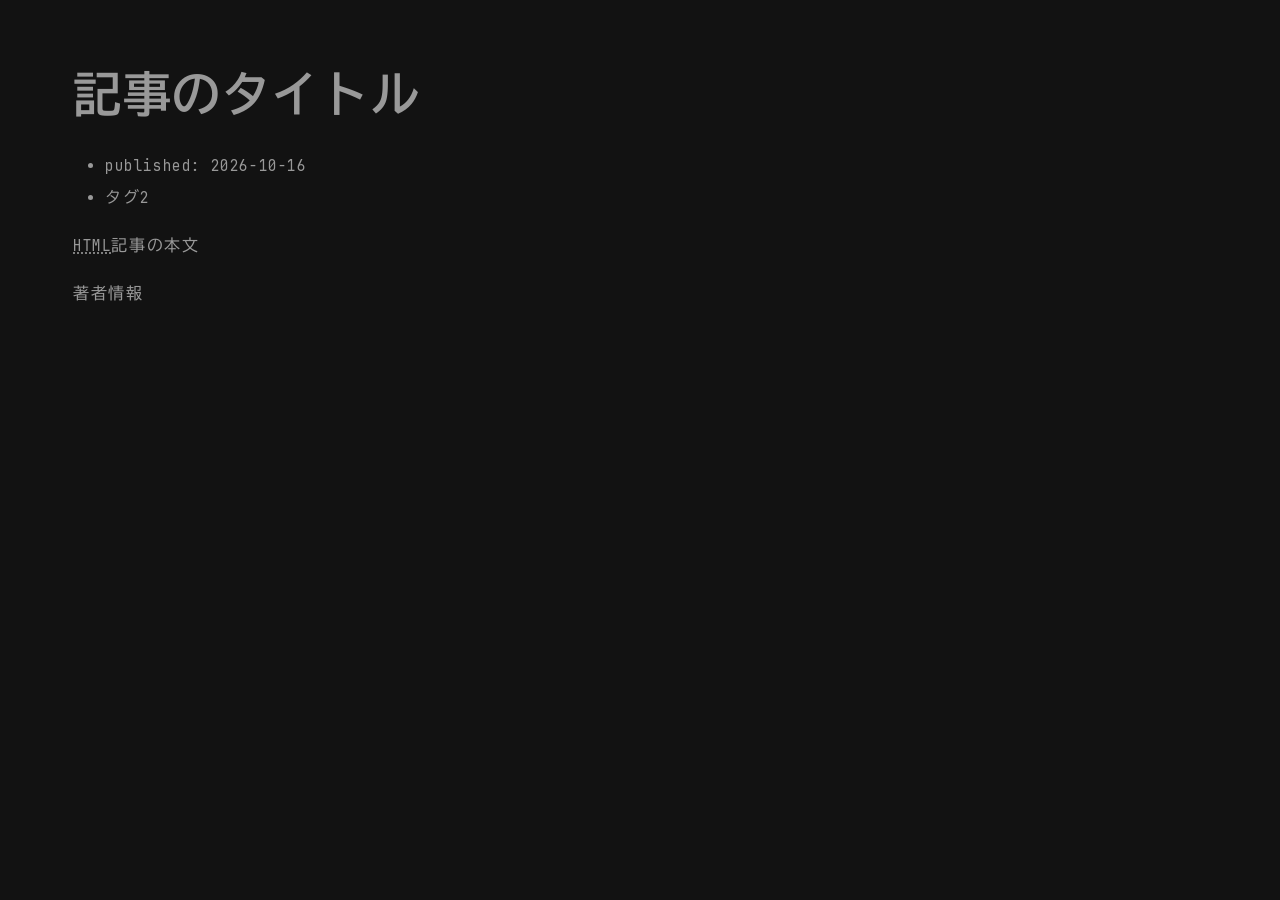
==== index.html @ 61822a2f "first commit" ====
<!DOCTYPE html>
<html lang="en">

<head>
    <meta charset="UTF-8" />
    <meta name="viewport" content="width=device-width, initial-scale=1.0" />
    <title>Liner CSS</title>
    <link rel="stylesheet" href="style.css" />
</head>

<body>
    <main>
        <article>
            <header>
                <h1>記事のタイトル</h1>
                <ul>
                    <li>published: <time datetime="2026-10-16">2026-10-16</time></li>
                    <li>タグ2</li>
                </ul>
            </header>

            <p><abbr title="HyperText Markup Language">HTML</abbr>記事の本文</p>

            <footer>著者情報</footer>
        </article>
    </main>
</body>

</html>
---- style.css ----
@font-face {
    font-family: "UDEV Gothic HSLG";
    src: url("/static/fonts/UDEVGothicHSLG-Regular.woff2") format("woff2");
    font-weight: 400;
    font-style: normal;
    font-display: swap;
    size-adjust: 100%;
}

@font-face {
    font-family: "UDEV Gothic HSLG";
    src: url("/static/fonts/UDEVGothicHSLG-Bold.woff2") format("woff2");
    font-weight: 700;
    font-style: normal;
    font-display: swap;
    size-adjust: 100%;
}

@view-transition {
    navigation: auto;
}

:root {
    --font-family: "UDEV Gothic HSLG", monospace;
    --font-size: 0.92rem;
    --font-size-small: 0.8rem;
    --transition-duration: 200ms;
    --transition-function: cubic-bezier(0.85, 0.2, 0, 0.9);
    --radius-r: 0mm;
    --frame-inset: 1mm;
    --frame-padding: 5mm;
    --content-width: 300mm;
    --content-width-wide: 200mm;
    --border-width: 1px;

    color-scheme: dark;
    --cover-opacity: 0.8;
    --lightness-step: 0.10;

    --base-red: #c98584;
    --base-orange: #be8e6e;
    --base-yellow: #a89a63;
    --base-green: #7fa586;
    --base-cyan: #6ca5af;
    --base-blue: #8c99bc;
    --base-purple: #a68fb8;
    --base-pink: #ba89a0;

    --color-bg-0: #121212;
    --color-bg-1: #1a1a1a;
    --color-bg-2: #282828;

    --color-text-0: #999999;
    --color-text-1: #cccccc;
    --color-text-2: #ffffff;

    --color-red-0: oklch(from var(--base-red) calc(l - var(--lightness-step)) c h);
    --color-red-1: var(--base-red);
    --color-red-2: oklch(from var(--base-red) calc(l + var(--lightness-step)) c h);

    --color-orange-0: oklch(from var(--base-orange) calc(l - var(--lightness-step)) c h);
    --color-orange-1: var(--base-orange);
    --color-orange-2: oklch(from var(--base-orange) calc(l + var(--lightness-step)) c h);

    --color-yellow-0: oklch(from var(--base-yellow) calc(l - var(--lightness-step)) c h);
    --color-yellow-1: var(--base-yellow);
    --color-yellow-2: oklch(from var(--base-yellow) calc(l + var(--lightness-step)) c h);

    --color-green-0: oklch(from var(--base-green) calc(l - var(--lightness-step)) c h);
    --color-green-1: var(--base-green);
    --color-green-2: oklch(from var(--base-green) calc(l + var(--lightness-step)) c h);

    --color-cyan-0: oklch(from var(--base-cyan) calc(l - var(--lightness-step)) c h);
    --color-cyan-1: var(--base-cyan);
    --color-cyan-2: oklch(from var(--base-cyan) calc(l + var(--lightness-step)) c h);

    --color-blue-0: oklch(from var(--base-blue) calc(l - var(--lightness-step)) c h);
    --color-blue-1: var(--base-blue);
    --color-blue-2: oklch(from var(--base-blue) calc(l + var(--lightness-step)) c h);

    --color-purple-0: oklch(from var(--base-purple) calc(l - var(--lightness-step)) c h);
    --color-purple-1: var(--base-purple);
    --color-purple-2: oklch(from var(--base-purple) calc(l + var(--lightness-step)) c h);

    --color-pink-0: oklch(from var(--base-pink) calc(l - var(--lightness-step)) c h);
    --color-pink-1: var(--base-pink);
    --color-pink-2: oklch(from var(--base-pink) calc(l + var(--lightness-step)) c h);

    --color-accent-0: var(--color-blue-0);
    --color-accent-1: var(--color-blue-1);
    --color-accent-2: var(--color-blue-2);
}

* {
    font-family: var(--font-family);
    font-variant-ligatures: common-ligatures contextual;
    font-feature-settings: "liga" 1, "calt" 1;
    box-sizing: border-box;
    position: relative;
    overflow-wrap: break-word;
    word-break: break-word;
    text-indent: 0;

    ::selection {
        background-color: var(--color-accent-0);
        color: var(--color-text-2);
    }

    ::-moz-selection {
        background-color: var(--color-bg-1);
        color: var(--color-text-1);
    }

    ::-webkit-scrollbar {
        background-color: var(--color-bg-0);
        width: 10px;
        height: 10px;
    }

    ::-webkit-scrollbar-thumb {
        background-color: var(--color-bg-2);
        border-radius: 5px;
    }

    ::-webkit-scrollbar-thumb:hover {
        background-color: var(--color-bg-1);
    }

    transition: background-color var(--transition-duration) var(--transition-timing),
    color var(--transition-duration) var(--transition-timing),
    border-color var(--transition-duration) var(--transition-timing),
    box-shadow var(--transition-duration) var(--transition-timing),
    fill var(--transition-duration) var(--transition-timing),
    stroke var(--transition-duration) var(--transition-timing),
    outline-color var(--transition-duration) var(--transition-timing),
    text-shadow var(--transition-duration) var(--transition-timing),
    opacity var(--transition-duration) var(--transition-timing);
}

html {
    margin: 0;
    padding: 0;
    width: 100%;
    background-color: var(--color-bg-0);
    color: var(--color-text-0);
}

body {
    margin: 0;
    padding: 0;
    width: 100%;
    padding: var(--frame-padding);
}

main {
    display: flex;
    flex-direction: column;
    max-width: var(--content-width);
    margin: 0 auto;
}

article {
    padding: var(--frame-padding) 0;
    letter-spacing: 0.1em;
    line-height: 2.0em;
    
    ul {
        list-style-type: disc;
        padding-left: 2em;
        margin-top: 1em;
        margin-bottom: 1em;
        list-style-position: outside;
    }

    ol {
        list-style-type: decimal;
        padding-left: 2em;
        margin-top: 1em;
        margin-bottom: 1em;
        list-style-position: outside;
    }

    >header {
        >h1 {
            font-size: 3rem;
        }

        >time {
            font-size: var(--font-size-small);
        }
    }

}
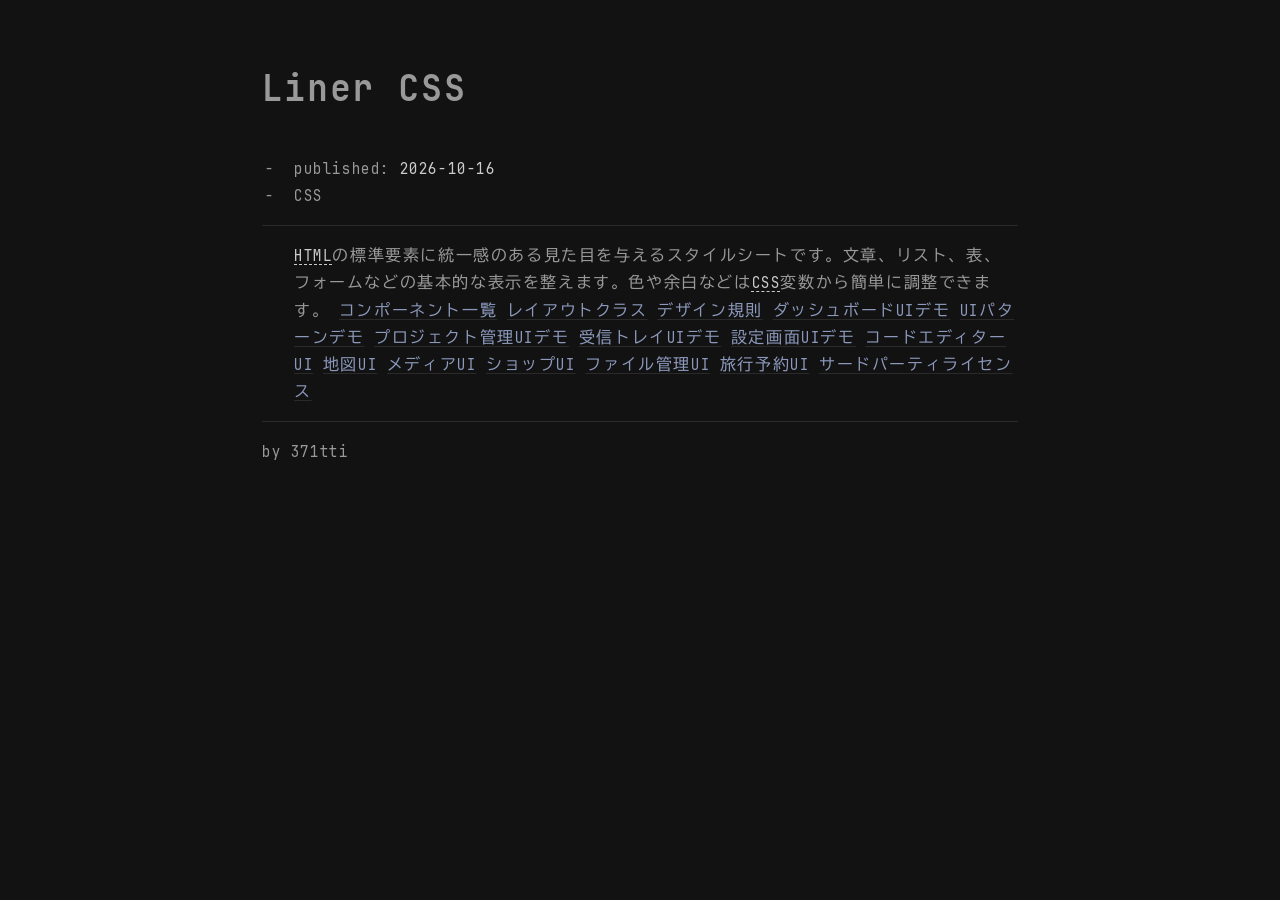
==== commit a3f4970e: "Refactor code structure for improved readability and maintainability" ====
--- a/index.html
+++ b/index.html
@@ -12,18 +12,34 @@
     <main>
         <article>
             <header>
-                <h1>記事のタイトル</h1>
+                <h1>Liner CSS</h1>
                 <ul>
                     <li>published: <time datetime="2026-10-16">2026-10-16</time></li>
-                    <li>タグ2</li>
+                    <li>CSS</li>
                 </ul>
             </header>
 
-            <p><abbr title="HyperText Markup Language">HTML</abbr>記事の本文</p>
+            <p><abbr title="HyperText Markup Language">HTML</abbr>の標準要素に統一感のある見た目を与えるスタイルシートです。文章、リスト、表、フォームなどの基本的な表示を整えます。色や余白などは<abbr title="Cascading Style Sheets">CSS</abbr>変数から簡単に調整できます。
+                <a href="/component.html">コンポーネント一覧</a>
+                <a href="/layout.html">レイアウトクラス</a>
+                <a href="/DESIGN_RULES.md">デザイン規則</a>
+                <a href="/ui-demo/dashboard.html">ダッシュボードUIデモ</a>
+                <a href="/ui-demo/components.html">UIパターンデモ</a>
+                <a href="/ui-demo/projects.html">プロジェクト管理UIデモ</a>
+                <a href="/ui-demo/inbox.html">受信トレイUIデモ</a>
+                <a href="/ui-demo/settings.html">設定画面UIデモ</a>
+                <a href="/ui-demo/editor.html">コードエディターUI</a>
+                <a href="/ui-demo/map.html">地図UI</a>
+                <a href="/ui-demo/media.html">メディアUI</a>
+                <a href="/ui-demo/shop.html">ショップUI</a>
+                <a href="/ui-demo/files.html">ファイル管理UI</a>
+                <a href="/ui-demo/travel.html">旅行予約UI</a>
+                <a href="/THIRD_PARTY_NOTICES.md">サードパーティライセンス</a>
+            </p>
 
-            <footer>著者情報</footer>
+            <footer>by 371tti</footer>
         </article>
     </main>
 </body>
 
-</html>+</html>
--- a/style.css
+++ b/style.css
@@ -22,19 +22,30 @@
 
 :root {
     --font-family: "UDEV Gothic HSLG", monospace;
-    --font-size: 0.92rem;
-    --font-size-small: 0.8rem;
+    --code-font-family: "UDEV Gothic HSLG", monospace;
+    --font-size: 1rem;
+    --font-size-small: 0.8em;
+    --font-ruby-size: 0.6em;
     --transition-duration: 200ms;
     --transition-function: cubic-bezier(0.85, 0.2, 0, 0.9);
-    --radius-r: 0mm;
-    --frame-inset: 1mm;
-    --frame-padding: 5mm;
-    --content-width: 300mm;
-    --content-width-wide: 200mm;
+    --radius-r: 0em;
+    --radius-r-small: 0.2em;
+    --frame-inset: 0.2em;
+    --frame-padding: 1em;
+    --content-width: 200mm;
+    --content-width-wide: 300mm;
+    --content-width-min-margin: 10mm;
+    --content-width-min-margin-mobile: 5mm;
     --border-width: 1px;
+    --indent-width: 2em;
+
+    --text-underline-offset: 0.2em;
+    --text-decoration-thickness: 1px;
 
     color-scheme: dark;
-    --cover-opacity: 0.8;
+    --color-border-opacity: 0.1;
+    --color-cover-opacity: 0.1;
+    --color-tint-opacity: 0.2;
     --lightness-step: 0.10;
 
     --base-red: #c98584;
@@ -89,6 +100,17 @@
     --color-accent-0: var(--color-blue-0);
     --color-accent-1: var(--color-blue-1);
     --color-accent-2: var(--color-blue-2);
+
+    --color-border: rgb(from var(--color-text-2) r g b / var(--color-border-opacity));
+    --color-cover: rgb(98 98 98 / var(--color-cover-opacity));
+
+    --box-shadow-0: 0px 2px 2px 0px var(--color-cover);
+}
+
+@media (max-width: 36em) {
+    :root {
+        --content-width-min-margin: var(--content-width-min-margin-mobile);
+    }
 }
 
 * {
@@ -100,9 +122,13 @@
     overflow-wrap: break-word;
     word-break: break-word;
     text-indent: 0;
+    text-underline-offset: var(--text-underline-offset);
+    text-decoration-thickness: var(--text-decoration-thickness);
+    letter-spacing: 0.1em;
+    line-height: 1.7em;
 
     ::selection {
-        background-color: var(--color-accent-0);
+        background-color: var(--color-cover);
         color: var(--color-text-2);
     }
 
@@ -112,29 +138,24 @@
     }
 
     ::-webkit-scrollbar {
-        background-color: var(--color-bg-0);
         width: 10px;
         height: 10px;
     }
 
     ::-webkit-scrollbar-thumb {
-        background-color: var(--color-bg-2);
+        background-color: var(--color-cover);
         border-radius: 5px;
     }
 
-    ::-webkit-scrollbar-thumb:hover {
-        background-color: var(--color-bg-1);
-    }
-
-    transition: background-color var(--transition-duration) var(--transition-timing),
-    color var(--transition-duration) var(--transition-timing),
-    border-color var(--transition-duration) var(--transition-timing),
-    box-shadow var(--transition-duration) var(--transition-timing),
-    fill var(--transition-duration) var(--transition-timing),
-    stroke var(--transition-duration) var(--transition-timing),
-    outline-color var(--transition-duration) var(--transition-timing),
-    text-shadow var(--transition-duration) var(--transition-timing),
-    opacity var(--transition-duration) var(--transition-timing);
+    transition: background-color var(--transition-duration) var(--transition-function),
+    color var(--transition-duration) var(--transition-function),
+    border-color var(--transition-duration) var(--transition-function),
+    box-shadow var(--transition-duration) var(--transition-function),
+    fill var(--transition-duration) var(--transition-function),
+    stroke var(--transition-duration) var(--transition-function),
+    outline-color var(--transition-duration) var(--transition-function),
+    text-shadow var(--transition-duration) var(--transition-function),
+    opacity var(--transition-duration) var(--transition-function);
 }
 
 html {
@@ -143,46 +164,1101 @@
     width: 100%;
     background-color: var(--color-bg-0);
     color: var(--color-text-0);
+    scrollbar-color: auto;
+    font-size: var(--font-size);
 }
 
 body {
     margin: 0;
     padding: 0;
     width: 100%;
-    padding: var(--frame-padding);
+}
+
+/* Page structure */
+:where(main, header, footer) {
+    width: min(calc(100% - var(--content-width-min-margin) * 2), var(--content-width));
+    margin-inline: auto;
 }
 
 main {
     display: flex;
     flex-direction: column;
-    max-width: var(--content-width);
-    margin: 0 auto;
+}
+
+header {
+    display: flex;
+    flex-direction: column;
+    border-bottom: var(--border-width) solid var(--color-border);
+    margin-block-end: var(--frame-padding);
+}
+
+hr {
+    margin-block: var(--frame-padding);
+    border: 0;
+    border-block-start: 1px solid var(--color-border);
+}
+
+footer {
+    display: flex;
+    flex-direction: column;
+    border-block-start: var(--border-width) solid var(--color-border);
+    margin-block-start: var(--frame-padding);
+    padding-block-start: var(--frame-padding);
+}
+
+/* Text Styles */
+
+h1,
+h2,
+h3,
+h4,
+h5,
+h6 {
+    margin: 0;
+    padding: 1em 0 0.5em 0;
+}
+
+p {
+    margin: 0;
+    padding: 0;
+    margin-left: var(--indent-width);
+}
+
+b,
+strong {
+    font-weight: bold;
+    color: var(--color-text-1);
+}
+
+em,
+i {
+    font-style: italic;
+    color: var(--color-text-1);
+}
+
+u {
+    text-decoration: underline;
+    text-underline-offset: var(--text-underline-offset);
+    text-decoration-thickness: var(--text-decoration-thickness);
+}
+
+s {
+    text-decoration: line-through;
+    text-decoration-thickness: var(--text-decoration-thickness);
+}
+
+small,
+sup,
+sub {
+    font-size: var(--font-size-small);
+    color: var(--color-text-0);
+}
+
+a {
+    text-decoration: underline;
+    text-underline-offset: var(--text-underline-offset);
+    text-decoration-thickness: var(--text-decoration-thickness);
+    text-decoration-color: var(--color-border);
+    color: var(--color-accent-1);
+}
+
+:where(a:not(.button):not(.tag):not(.link_anime):not(.heading-link)) {
+    position: relative;
+}
+
+:where(a:not(.button):not(.tag):not(.link_anime):not(.heading-link))::after {
+    content: "";
+    position: absolute;
+    inset-inline: 0;
+    inset-block-end: -2px;
+    height: 1px;
+    background-color: currentColor;
+    transform: scaleX(0);
+    transform-origin: right center;
+    transition:
+        transform var(--transition-duration) var(--transition-function),
+        height var(--transition-duration) var(--transition-function),
+        inset-block-end var(--transition-duration) var(--transition-function);
+    pointer-events: none;
+}
+
+:where(a:hover:not(.button):not(.tag):not(.link_anime):not(.heading-link),
+    a:focus-visible:not(.button):not(.tag):not(.link_anime):not(.heading-link))::after {
+    transform: scaleX(1);
+    transform-origin: left center;
+    height: 1.5px;
+    inset-block-end: -2.5px;
+    transition: transform var(--transition-duration) var(--transition-function);
+    animation: link-underline-settle 0ms var(--transition-duration) both;
+}
+
+@keyframes link-underline-settle {
+    from {
+        height: 1px;
+        inset-block-end: -2px;
+    }
+
+    to {
+        height: 1px;
+        inset-block-end: -2.1px;
+    }
+}
+
+@media (prefers-reduced-motion: reduce) {
+    :where(a:not(.button):not(.tag):not(.link_anime):not(.heading-link))::after {
+        transition: none;
+    }
+
+    :where(a:hover:not(.button):not(.tag):not(.link_anime):not(.heading-link),
+        a:focus-visible:not(.button):not(.tag):not(.link_anime):not(.heading-link))::after {
+        transition: none;
+        animation: none;
+    }
+}
+
+mark {
+    background-color: var(--color-cover);
+    color: var(--color-text-2);
+    padding: 1px 2px;
+    border-radius: 1px;
+}
+
+abbr {
+    text-decoration: underline dashed;
+    text-underline-offset: var(--text-underline-offset);
+    text-decoration-thickness: var(--text-decoration-thickness);
+    color: var(--color-text-1);
+    cursor: help;
+}
+
+dfn {
+    font-style: italic;
+    text-decoration: underline dashed;
+    text-underline-offset: var(--text-underline-offset);
+    text-decoration-thickness: var(--text-decoration-thickness);
+    color: var(--color-text-1);
+    cursor: help;
+}
+
+cite {
+    font-style: italic;
+    color: var(--color-accent-1);
+}
+
+code {
+    font-family: var(--code-font-family);
+    background-color: var(--color-cover);
+    color: var(--color-text-1);
+    padding: var(--frame-inset);
+    border-radius: var(--radius-r-small);
+}
+
+kbd {
+    font-family: var(--code-font-family);
+    color: var(--color-text-1);
+    padding: var(--frame-inset);
+    border-radius: var(--radius-r-small);
+    border: var(--color-border) solid var(--border-width);
+    box-shadow: var(--box-shadow-0);
+}
+
+samp {
+    font-family: var(--code-font-family);
+    color: var(--color-text-1);
+}
+
+var {
+    font-family: var(--code-font-family);
+    color: var(--color-text-1);
+}
+
+q {
+    font-style: italic;
+    quotes: "“" "”" "‘" "’";
+}
+
+ruby>rt {
+    font-size: var(--font-ruby-size);
+}
+
+address {
+    font-style: italic;
+    color: var(--color-text-1);
+}
+
+time {
+    color: var(--color-text-1);
+}
+
+/* text components */
+
+blockquote {
+    --blockquote-variant-icon: none;
+
+    position: relative;
+    margin: var(--frame-padding);
+    padding: calc(var(--frame-padding) * 1.5) calc(var(--frame-padding) * 2.5);
+
+    background: var(--color-bg-1);
+    color: var(--color-text-0);
+
+    &::before,
+    &::after {
+        position: absolute;
+        width: 1.8em;
+        height: 1.8em;
+        background-color: var(--color-text-0);
+    }
+
+    &::before {
+        content: "";
+        inset-block-start: calc(var(--frame-padding) * 0.5);
+        inset-inline-start: calc(var(--frame-padding) * 0.5);
+        mask: url("/static/icons/quote-open.svg") no-repeat center / contain;
+        -webkit-mask: url("/static/icons/quote-open.svg") no-repeat center / contain;
+    }
+
+    &::after {
+        content: "";
+        inset-block-end: calc(var(--frame-padding) * 0.5);
+        inset-inline-end: calc(var(--frame-padding) * 0.5);
+        mask: url("/static/icons/quote.svg") no-repeat center / contain;
+        -webkit-mask: url("/static/icons/quote.svg") no-repeat center / contain;
+    }
+
+    &.quote-note,
+    &.quote-tip,
+    &.quote-warning,
+    &.quote-important,
+    &.quote-caution {
+        padding: 5mm 10mm;
+
+        &::before {
+            width: 1.2em;
+            height: 1.2em;
+            inset-block-start: 6mm;
+            inset-inline-start: 3mm;
+            background-color: var(--color-text-0);
+            mask: var(--blockquote-variant-icon) no-repeat center / contain;
+            -webkit-mask: var(--blockquote-variant-icon) no-repeat center / contain;
+        }
+
+        &::after {
+            content: none;
+        }
+    }
+
+    &.quote-note {
+        --blockquote-variant-icon: url("/static/icons/info-circle.svg");
+        background-color: rgb(from var(--color-cyan-1) r g b / var(--color-tint-opacity));
+    }
+
+    &.quote-tip {
+        --blockquote-variant-icon: url("/static/icons/bulb.svg");
+        background-color: rgb(from var(--color-yellow-1) r g b / var(--color-tint-opacity));
+    }
+
+    &.quote-warning {
+        --blockquote-variant-icon: url("/static/icons/alert-triangle.svg");
+        background-color: rgb(from var(--color-red-1) r g b / var(--color-tint-opacity));
+    }
+
+    &.quote-important {
+        --blockquote-variant-icon: url("/static/icons/exclamation-mark.svg");
+        background-color: rgb(from var(--color-purple-1) r g b / var(--color-tint-opacity));
+    }
+
+    &.quote-caution {
+        --blockquote-variant-icon: url("/static/icons/circle-rectangle.svg");
+        background-color: rgb(from var(--color-red-1) r g b / var(--color-tint-opacity));
+    }
+}
+
+pre {
+    background-color: var(--color-bg-1);
+    padding: var(--frame-padding);
+    border-radius: var(--radius-r);
+    overflow: auto;
+    font-family: var(--code-font-family);
+}
+
+pre code {
+    background-color: transparent;
+}
+
+/* List Styles */
+
+ul,
+menu,
+ol {
+    list-style-type: "-  ";
+    padding-left: var(--indent-width);
+    margin: 1em 0;
+    list-style-position: outside;
+}
+
+ul {
+    list-style-type: "-  ";
+}
+
+ol {
+    list-style-type: decimal;
+}
+
+menu {
+    list-style-type: "> ";
+}
+
+li {
+
+    >ol,
+    >ul,
+    >menu {
+        margin-top: 0em;
+    }
+}
+
+dl {
+    margin: 1em 0;
+    padding-left: var(--indent-width);
+
+    dt {
+        font-weight: bold;
+        color: var(--color-text-1);
+
+        &::after {
+            content: ": ";
+        }
+    }
+
+    dd {
+        padding-left: var(--indent-width);
+        margin: 0 0 1em 0;
+    }
+}
+
+/* table styles */
+
+table {
+    border-collapse: collapse;
+    border: 1px solid var(--color-border);
+    text-align: left;
+    font-variant-numeric: tabular-nums;
+
+    th,
+    td {
+        padding: calc(var(--frame-padding) * 0.6);
+        border: 1px solid var(--color-border);
+    }
+
+    th {
+        font-weight: 600;
+        color: var(--color-text-2);
+    }
+
+    td {
+        color: var(--color-text-1);
+    }
+
+    thead,
+    tfoot {
+        background-color: var(--color-bg-1);
+    }
+
+    tr:hover {
+        background-color: var(--color-cover);
+    }
+
+    caption {
+        margin-bottom: var(--frame-padding);
+        color: var(--color-text-0);
+        text-align: left;
+    }
+}
+
+/* Form elements */
+
+fieldset {
+    display: flex;
+    flex-direction: column;
+    margin: var(--frame-padding) 0;
+    padding: var(--frame-padding);
+    gap: var(--frame-padding);
+    background: var(--color-bg-1);
+    border: solid var(--color-border);
+    border-width: 0 0 0 var(--border-width);
+
+    legend {
+        display: block;
+        float: left;
+
+        box-sizing: border-box;
+
+        margin: 0 0 var(--frame-padding);
+        padding: 0;
+
+        color: var(--color-text-1);
+        font-weight: 600;
+    }
+
+    /* 入力項目を含むグループ */
+    &:has(> p > label + :is(input, select, textarea, progress, meter)) {
+        display: grid;
+        grid-template-columns: max-content minmax(0, 1fr);
+        column-gap: var(--frame-padding);
+        row-gap: calc(var(--frame-padding) * 0.5);
+
+        >p {
+            grid-column: 1 / -1;
+        }
+
+        /* ラベルと入力要素が並ぶ行 */
+        >p:has(> label + :is(input, select, textarea, progress, meter)) {
+            display: grid;
+            grid-template-columns: subgrid;
+            align-items: center;
+            position: relative;
+
+            >label {
+                grid-column: 1;
+            }
+
+            > :is(input, select, textarea, progress, meter) {
+                grid-column: 2;
+                min-width: 0;
+                max-width: 100%;
+                box-sizing: border-box;
+            }
+
+            > select:not([multiple]) {
+                appearance: none;
+            }
+
+            &:has(> label + select:not([multiple]))::after {
+                content: "";
+                position: absolute;
+                inset-inline-end: 0.8rem;
+                inset-block-start: 50%;
+                transform: translateY(-50%);
+                z-index: 1;
+                width: 0.85rem;
+                height: 0.85rem;
+                background-color: var(--color-text-1);
+                mask: url("/static/icons/chevron-down.svg") no-repeat center / contain;
+                -webkit-mask: url("/static/icons/chevron-down.svg") no-repeat center / contain;
+                pointer-events: none;
+            }
+        }
+
+        >p:has(> label + select[multiple]) {
+            align-items: start;
+
+            >label {
+                padding-block-start: calc(var(--frame-padding) * 0.4);
+            }
+        }
+    }
+}
+
+/* Button and card elements */
+box,
+card,
+button,
+input[type="button"],
+input[type="submit"],
+input[type="reset"] {
+    background-color: var(--color-cover);
+    border: var(--color-border) solid var(--border-width);
+    padding: var(--frame-padding);
+}
+
+:is(button, input[type="button"], input[type="submit"], input[type="reset"]) {
+    cursor: pointer;
+}
+
+:is(button, input[type="button"], input[type="submit"], input[type="reset"]):is(:hover, :focus-visible):not(:disabled):not([aria-disabled="true"]) {
+    border-color: var(--color-text-0);
+}
+
+/* input styles */
+
+input,
+select,
+textarea,
+button {
+    font: inherit;
+    color: var(--color-text-1);
+}
+
+button:disabled {
+    opacity: 0.45;
+    cursor: not-allowed;
+}
+
+
+
+input:not([type="checkbox"], [type="radio"], [type="range"],
+    [type="color"], [type="file"], [type="button"],
+    [type="submit"], [type="reset"], [type="hidden"]),
+select,
+textarea {
+    background: var(--color-cover);
+    border-width: 0 0 var(--border-width) 0;
+    border-color: var(--color-border);
+    border-style: solid;
+    padding: calc(var(--frame-padding) * 0.4) calc(var(--frame-padding) * 0.6);
+
+    outline: none;
+
+    &::placeholder {
+        color: var(--color-text-0);
+        opacity: 1;
+    }
+
+    &:hover:not(:disabled),
+    &:focus-visible {
+        border-color: var(--color-text-0);
+    }
+
+    &:disabled {
+        opacity: 0.45;
+        cursor: not-allowed;
+    }
+
+    &:read-only:not(select) {
+        background: var(--color-bg-1);
+    }
+
+    &:user-invalid {
+        border-color: var(--color-red-1);
+    }
+}
+
+textarea {
+    resize: vertical;
+}
+
+select,
+input[type="checkbox"],
+input[type="radio"],
+input[type="range"],
+input[type="color"],
+input[type="file"],
+input[type="date"],
+input[type="datetime-local"],
+input[type="time"],
+input[type="month"],
+input[type="week"] {
+    border: var(--border-width) solid var(--color-border);
+}
+
+select:not([multiple]) {
+    padding-inline-end: calc(var(--frame-padding) * 2.4);
+    cursor: pointer;
+}
+
+select[multiple] {
+    display: block;
+    width: 100%;
+    height: auto;
+    max-height: 16em;
+    overflow: auto;
+    padding: calc(var(--frame-padding) * 0.5);
+    appearance: none;
+    background: var(--color-cover);
+    border-radius: 0;
+    color: var(--color-text-1);
+}
+
+option,
+optgroup {
+    color: var(--color-text-1);
+}
+
+option {
+    padding: calc(var(--frame-padding) * 0.6) calc(var(--frame-padding) * 0.6);
+}
+
+option:hover:not(:checked):not(:disabled) {
+    background: var(--color-bg-2);
+    color: var(--color-text-2);
+}
+
+option:checked {
+    background: var(--color-accent-1);
+    color: var(--color-bg-0);
+}
+
+option:disabled {
+    color: var(--color-text-0);
+}
+
+optgroup {
+    padding-block: calc(var(--frame-padding) * 0.65);
+    background: var(--color-bg-2);
+}
+
+optgroup > option {
+    background: var(--color-bg-2);
+    color: var(--color-text-1);
+}
+
+input[type="checkbox"],
+input[type="radio"] {
+    accent-color: var(--color-accent-1);
+    width: 1em;
+    height: 1em;
+    vertical-align: middle;
+    cursor: pointer;
+
+    &:disabled {
+        opacity: 0.45;
+        cursor: not-allowed;
+    }
+}
+
+input[type="range"] {
+    appearance: none;
+    display: block;
+    width: 100%;
+    min-width: 0;
+    height: 1.5rem;
+    margin: 0;
+    padding: 0;
+    border: 0;
+    background: transparent;
+    cursor: pointer;
+    vertical-align: middle;
+    accent-color: var(--color-accent-1);
+
+    &::-webkit-slider-runnable-track {
+        height: 0.2rem;
+        border: var(--border-width) solid var(--color-border);
+        background: linear-gradient(to right,
+                var(--color-accent-1) 0%,
+                var(--color-accent-1) var(--range-progress, 50%),
+                var(--color-bg-2) var(--range-progress, 50%),
+                var(--color-bg-2) 100%);
+    }
+
+    &::-moz-range-track {
+        height: 0.2rem;
+        border: var(--border-width) solid var(--color-border);
+        background: var(--color-bg-2);
+    }
+
+    &::-moz-range-progress {
+        height: 0.2rem;
+        background: var(--color-accent-1);
+    }
+
+    &::-webkit-slider-thumb {
+        appearance: none;
+        width: 0.9rem;
+        height: 0.9rem;
+        margin-top: -0.35rem;
+        border: 2px solid var(--color-bg-0);
+        border-radius: 50%;
+        background: var(--color-accent-1);
+        box-shadow: 0 0 0 1px var(--color-border);
+        transition: background-color var(--transition-duration) var(--transition-function),
+            box-shadow var(--transition-duration) var(--transition-function),
+            transform var(--transition-duration) var(--transition-function);
+    }
+
+    &::-moz-range-thumb {
+        width: 0.9rem;
+        height: 0.9rem;
+        border: 2px solid var(--color-bg-0);
+        border-radius: 50%;
+        background: var(--color-accent-1);
+        box-shadow: 0 0 0 1px var(--color-border);
+        transition: background-color var(--transition-duration) var(--transition-function),
+            box-shadow var(--transition-duration) var(--transition-function),
+            transform var(--transition-duration) var(--transition-function);
+    }
+
+    &:hover:not(:disabled) {
+        &::-webkit-slider-thumb {
+            background: var(--color-accent-2);
+        }
+
+        &::-moz-range-thumb {
+            background: var(--color-accent-2);
+        }
+    }
+
+    &:focus-visible {
+        outline: none;
+
+        &::-webkit-slider-thumb {
+            box-shadow: 0 0 0 2px var(--color-bg-0), 0 0 0 4px var(--color-accent-1);
+        }
+
+        &::-moz-range-thumb {
+            box-shadow: 0 0 0 2px var(--color-bg-0), 0 0 0 4px var(--color-accent-1);
+        }
+    }
+
+    &:active:not(:disabled) {
+        &::-webkit-slider-thumb {
+            transform: scale(1.12);
+        }
+
+        &::-moz-range-thumb {
+            transform: scale(1.12);
+        }
+    }
+
+    &:disabled {
+        opacity: 0.45;
+        cursor: not-allowed;
+    }
+}
+
+@media (prefers-reduced-motion: reduce) {
+    input[type="range"] {
+        &::-webkit-slider-thumb {
+            transition: none;
+        }
+
+        &::-moz-range-thumb {
+            transition: none;
+        }
+    }
+}
+
+input[type="color"] {
+    width: 5em;
+    height: 3em;
+    padding: var(--frame-inset);
+    background: var(--color-bg-2);
+    border: var(--border-width) solid var(--color-border);
+    cursor: pointer;
+
+    &:hover:not(:disabled),
+    &:focus-visible {
+        border-color: var(--color-text-0);
+    }
+
+    &:disabled {
+        opacity: 0.45;
+        cursor: not-allowed;
+    }
+}
+
+input[type="file"] {
+    max-width: 100%;
+    color: var(--color-text-0);
+
+    &::file-selector-button {
+        font: inherit;
+        color: var(--color-text-1);
+        background: var(--color-bg-2);
+        border: var(--border-width) solid var(--color-border);
+        padding: 0.4em 0.8em;
+        margin-inline-end: 1em;
+        cursor: pointer;
+    }
+
+    &:not(:disabled)::file-selector-button:hover {
+        border-color: var(--color-text-0);
+    }
+
+    &:disabled {
+        opacity: 0.45;
+        cursor: not-allowed;
+    }
+}
+
+button,
+input[type="button"],
+input[type="submit"],
+input[type="reset"] {
+    padding: 0.4em 0.8em;
+}
+
+/* progress and meter styles */
+
+progress,
+meter {
+    appearance: none;
+    -webkit-appearance: none;
+
+    width: 100%;
+    height: 0.2em;
+
+    border: none;
+    background: var(--color-cover);
+    overflow: hidden;
+    vertical-align: middle;
+}
+
+progress {
+    &::-webkit-progress-bar {
+        background: var(--color-cover);
+        border-radius: inherit;
+    }
+
+    &::-webkit-progress-value {
+        background: var(--color-accent-1);
+        border-radius: inherit;
+    }
+
+    &::-moz-progress-bar {
+        background: var(--color-accent-1);
+        border-radius: inherit;
+    }
+}
+
+meter {
+    &::-webkit-meter-bar {
+        background: var(--color-cover);
+        height: 0.2em;
+        border: none;
+        border-radius: inherit;
+        box-shadow: none;
+    }
+
+    &::-webkit-meter-optimum-value {
+        background: var(--color-accent-1);
+        border-radius: inherit;
+    }
+
+    &::-webkit-meter-suboptimum-value {
+        background: var(--color-yellow-1);
+        border-radius: inherit;
+    }
+
+    &::-webkit-meter-even-less-good-value {
+        background: var(--color-red-1);
+        border-radius: inherit;
+    }
+
+    &::-moz-meter-bar {
+        background: var(--color-accent-1);
+        border-radius: inherit;
+    }
+
+    &:-moz-meter-sub-optimum::-moz-meter-bar {
+        background: var(--color-yellow-1);
+    }
+
+    &:-moz-meter-sub-sub-optimum::-moz-meter-bar {
+        background: var(--color-red-1);
+    }
+}
+
+/* details and summary styles */
+details {
+    --details-summary-icon: url("/static/icons/chevron-right.svg");
+
+    margin: var(--frame-padding) 0;
+    padding: calc(var(--frame-padding) * 0.5) var(--frame-padding) calc(var(--frame-padding) * 0.5) 0;
+
+    background: var(--color-bg-1);
+    border-left: var(--border-width) solid var(--color-border);
+
+    &[open] {
+        border-color: var(--color-accent-1);
+        --details-summary-icon: url("/static/icons/chevron-down.svg");
+    }
+
+    >summary {
+        position: relative;
+        color: var(--color-text-1);
+        cursor: pointer;
+        list-style: none;
+        margin-left: var(--indent-width);
+
+        &::-webkit-details-marker {
+            display: none;
+        }
+
+        &::before {
+            content: "";
+            position: absolute;
+            inset-inline-start: -1.5em;
+            inset-block-start: 50%;
+            transform: translateY(-50%);
+            width: 1em;
+            height: 1em;
+            background-color: var(--color-text-0);
+            mask: var(--details-summary-icon) no-repeat center / contain;
+            -webkit-mask: var(--details-summary-icon) no-repeat center / contain;
+        }
+
+        &:hover {
+            color: var(--color-text-2);
+        }
+
+        &:focus-visible {
+            outline: var(--border-width) solid var(--color-accent-1);
+            outline-offset: var(--frame-inset);
+        }
+    }
+
+    > :not(summary) {
+        margin-top: calc(var(--frame-padding) * 0.5);
+    }
+}
+
+/* dialog styles */
+
+dialog {
+    max-width: min(90vw, 40em);
+    max-height: 90vh;
+    overflow: auto;
+
+    padding: var(--frame-padding);
+    background: var(--color-bg-1);
+    color: var(--color-text-1);
+    border: var(--border-width) solid var(--color-border);
+    box-shadow: var(--box-shadow-0);
+
+    &::backdrop {
+        background: rgb(0 0 0 / 0.65);
+    }
+}
+
+/* Search element */
+search {
+    display: block;
+    margin: var(--frame-padding) 0;
+
+    >form {
+        display: flex;
+        align-items: center;
+        flex-wrap: wrap;
+        gap: calc(var(--frame-padding) * 0.5);
+    }
+
+    input[type="search"] {
+        flex: 1 1 12em;
+        width: 0;
+    }
+
+    button {
+        flex: 0 0 auto;
+    }
+}
+
+/* Navigation element */
+nav {
+    a {
+        padding: 0.2em 0;
+
+        text-decoration: none;
+
+        &::after {
+            content: none;
+        }
+
+        &:hover {
+            color: var(--color-text-2);
+        }
+
+        &:focus-visible {
+            color: var(--color-accent-2);
+            outline: var(--border-width) solid var(--color-accent-1);
+            outline-offset: var(--frame-inset);
+        }
+
+        &[aria-current="page"],
+        &[aria-current="location"] {
+            color: var(--color-accent-1);
+            border-bottom-color: var(--color-accent-1);
+        }
+    }
+}
+
+
+
+/* media styles */
+
+img,
+video,
+canvas,
+svg {
+    max-width: 100%;
+    height: auto;
+}
+
+img,
+video,
+canvas {
+    vertical-align: middle;
+}
+
+figure {
+    width: fit-content;
+    max-width: 100%;
+    margin: var(--frame-padding) 0;
+    padding: var(--frame-padding) 0;
+
+    border-block: var(--border-width) solid var(--color-border);
+
+    img,
+    video,
+    canvas,
+    svg {
+        display: block;
+    }
+
+    figcaption {
+        margin-top: calc(var(--frame-padding) * 0.5);
+        color: var(--color-text-0);
+        font-size: var(--font-size-small);
+        text-align: center;
+    }
+}
+
+picture {
+    display: inline-block;
+    max-width: 100%;
+
+    >img {
+        display: block;
+    }
+}
+
+audio {
+    display: block;
+    max-width: 100%;
+    margin: var(--frame-padding) 0;
+}
+
+video {
+    display: block;
+    max-width: 100%;
+    margin: var(--frame-padding) 0;
+    background: var(--color-bg-1);
+}
+
+canvas {
+    background: var(--color-bg-1);
+}
+
+iframe {
+    display: block;
+    max-width: 100%;
+    margin: var(--frame-padding) 0;
+
+    background: var(--color-bg-1);
+    border: var(--border-width) solid var(--color-border);
 }
 
 article {
     padding: var(--frame-padding) 0;
     letter-spacing: 0.1em;
     line-height: 2.0em;
-    
-    ul {
-        list-style-type: disc;
-        padding-left: 2em;
-        margin-top: 1em;
-        margin-bottom: 1em;
-        list-style-position: outside;
-    }
-
-    ol {
-        list-style-type: decimal;
-        padding-left: 2em;
-        margin-top: 1em;
-        margin-bottom: 1em;
-        list-style-position: outside;
-    }
 
     >header {
+        border-bottom: var(--border-width) solid var(--color-border);
+        width: 100%;
+
         >h1 {
-            font-size: 3rem;
+            font-size: 2.4em;
         }
 
         >time {
@@ -190,4 +1266,13 @@
         }
     }
 
-}+    >footer {
+        display: flex;
+        flex-direction: column;
+        width: 100%;
+        margin: 0 auto;
+        border-top: var(--border-width) solid var(--color-border);
+        margin-top: var(--frame-padding);
+        padding-top: var(--frame-padding);
+    }
+}
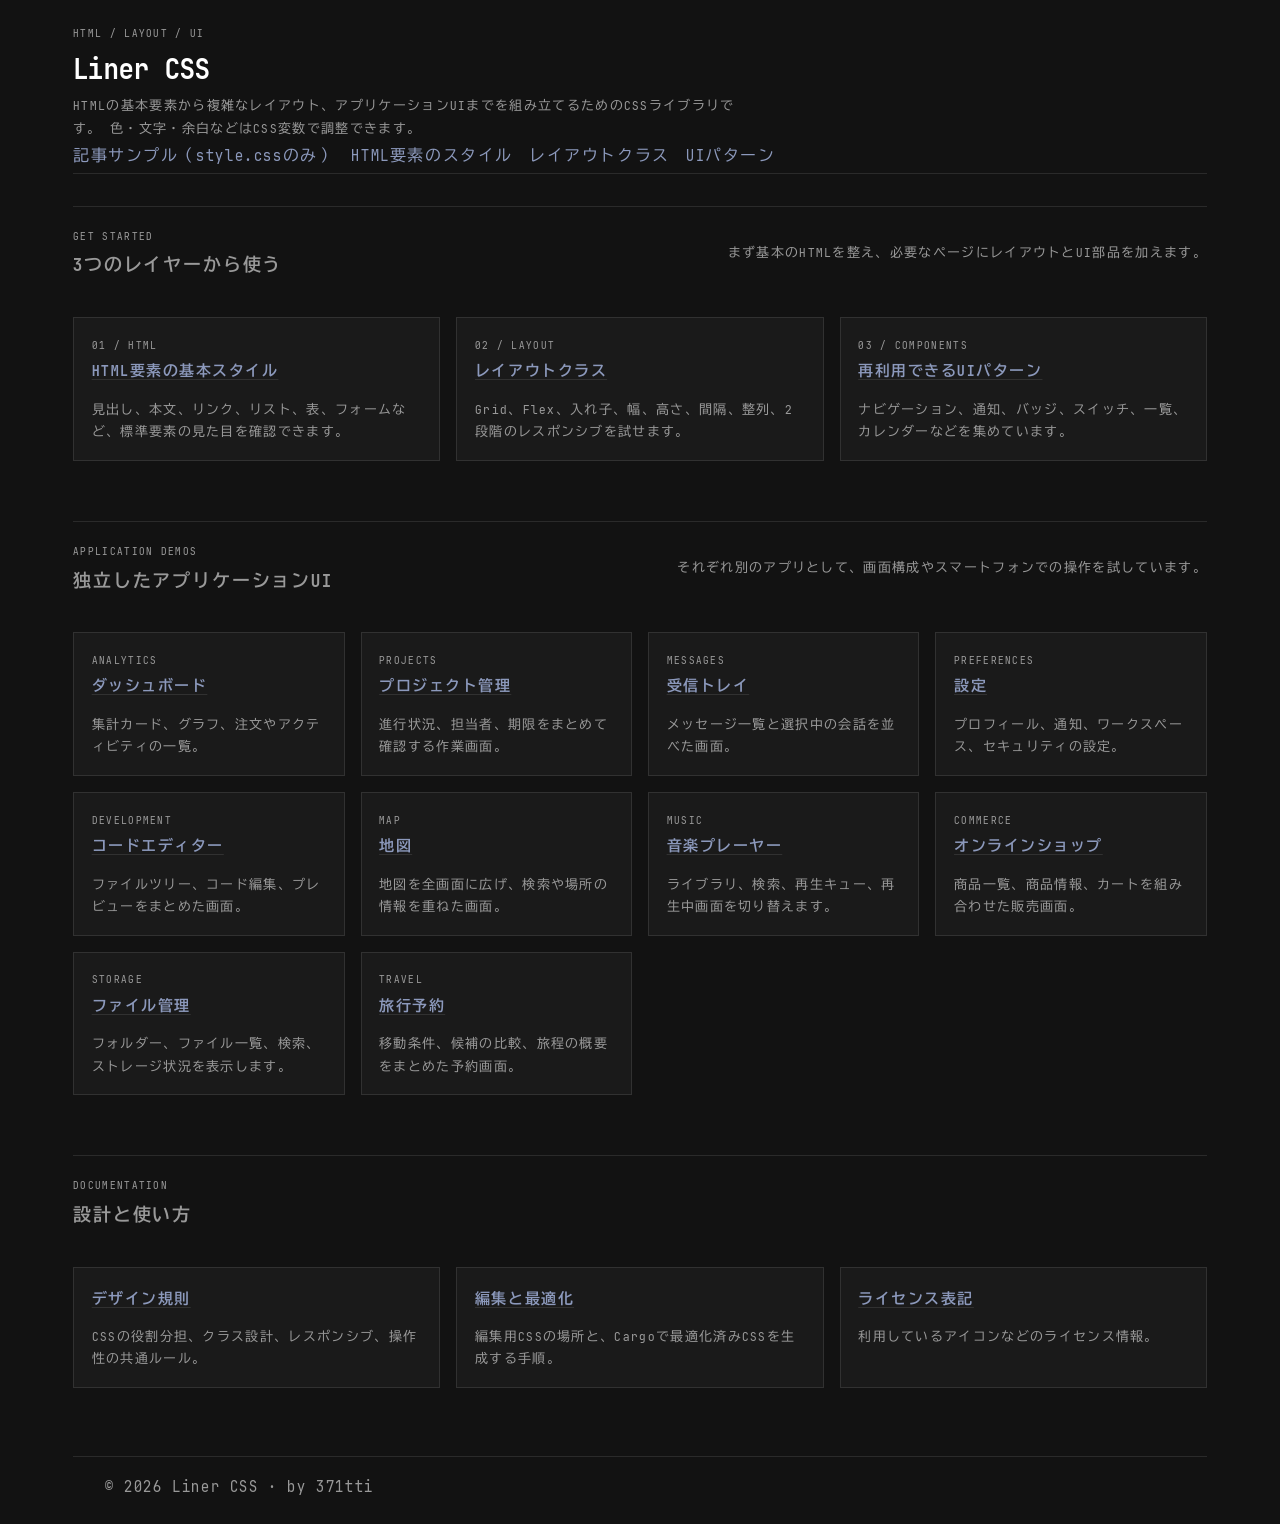
==== commit c9d84996: "Refactor code structure for improved readability and maintainability" ====
--- a/index.html
+++ b/index.html
@@ -1,45 +1,165 @@
 <!DOCTYPE html>
-<html lang="en">
+<html lang="ja">
 
 <head>
     <meta charset="UTF-8" />
     <meta name="viewport" content="width=device-width, initial-scale=1.0" />
-    <title>Liner CSS</title>
-    <link rel="stylesheet" href="style.css" />
+    <meta name="description" content="HTMLの基本スタイル、レスポンシブなレイアウト、再利用できるUI部品をまとめたCSSライブラリです。" />
+    <meta name="color-scheme" content="dark" />
+    <meta name="theme-color" content="#121212" />
+    <title>Liner CSS — HTML・レイアウト・UI</title>
+    <link rel="stylesheet" href="css/optimized/style.css" />
+    <link rel="stylesheet" href="css/optimized/layout.css" />
+    <link rel="stylesheet" href="css/optimized/ui.css" />
 </head>
 
 <body>
-    <main>
-        <article>
-            <header>
-                <h1>Liner CSS</h1>
-                <ul>
-                    <li>published: <time datetime="2026-10-16">2026-10-16</time></li>
-                    <li>CSS</li>
-                </ul>
-            </header>
+    <main class="layout-container-wide layout-stack">
+        <header class="w-100">
+            <p class="ui-eyebrow">HTML / LAYOUT / UI</p>
+            <h1 class="ui-display-title">Liner CSS</h1>
+            <p class="ui-description">
+                HTMLの基本要素から複雑なレイアウト、アプリケーションUIまでを組み立てるためのCSSライブラリです。
+                色・文字・余白などはCSS変数で調整できます。
+            </p>
+            <nav class="layout-cluster m-0" aria-label="主なページ">
+                <a href="article.html">記事サンプル（style.cssのみ）</a>
+                <a href="component.html">HTML要素のスタイル</a>
+                <a href="layout.html">レイアウトクラス</a>
+                <a href="ui-demo/components.html">UIパターン</a>
+            </nav>
+        </header>
 
-            <p><abbr title="HyperText Markup Language">HTML</abbr>の標準要素に統一感のある見た目を与えるスタイルシートです。文章、リスト、表、フォームなどの基本的な表示を整えます。色や余白などは<abbr title="Cascading Style Sheets">CSS</abbr>変数から簡単に調整できます。
-                <a href="/component.html">コンポーネント一覧</a>
-                <a href="/layout.html">レイアウトクラス</a>
-                <a href="/DESIGN_RULES.md">デザイン規則</a>
-                <a href="/ui-demo/dashboard.html">ダッシュボードUIデモ</a>
-                <a href="/ui-demo/components.html">UIパターンデモ</a>
-                <a href="/ui-demo/projects.html">プロジェクト管理UIデモ</a>
-                <a href="/ui-demo/inbox.html">受信トレイUIデモ</a>
-                <a href="/ui-demo/settings.html">設定画面UIデモ</a>
-                <a href="/ui-demo/editor.html">コードエディターUI</a>
-                <a href="/ui-demo/map.html">地図UI</a>
-                <a href="/ui-demo/media.html">メディアUI</a>
-                <a href="/ui-demo/shop.html">ショップUI</a>
-                <a href="/ui-demo/files.html">ファイル管理UI</a>
-                <a href="/ui-demo/travel.html">旅行予約UI</a>
-                <a href="/THIRD_PARTY_NOTICES.md">サードパーティライセンス</a>
-            </p>
+        <section class="ui-divided-section" aria-labelledby="start-title">
+            <div class="ui-heading-row">
+                <div>
+                    <p class="ui-eyebrow">GET STARTED</p>
+                    <h2 class="ui-heading-title" id="start-title">3つのレイヤーから使う</h2>
+                </div>
+                <p class="ui-description">まず基本のHTMLを整え、必要なページにレイアウトとUI部品を加えます。</p>
+            </div>
 
-            <footer>by 371tti</footer>
-        </article>
+            <div class="grid-auto">
+                <article class="ui-panel">
+                    <p class="ui-eyebrow">01 / HTML</p>
+                    <h3 class="ui-panel-title"><a href="component.html">HTML要素の基本スタイル</a></h3>
+                    <p class="ui-description">見出し、本文、リンク、リスト、表、フォームなど、標準要素の見た目を確認できます。</p>
+                </article>
+
+                <article class="ui-panel">
+                    <p class="ui-eyebrow">02 / LAYOUT</p>
+                    <h3 class="ui-panel-title"><a href="layout.html">レイアウトクラス</a></h3>
+                    <p class="ui-description">Grid、Flex、入れ子、幅、高さ、間隔、整列、2段階のレスポンシブを試せます。</p>
+                </article>
+
+                <article class="ui-panel">
+                    <p class="ui-eyebrow">03 / COMPONENTS</p>
+                    <h3 class="ui-panel-title"><a href="ui-demo/components.html">再利用できるUIパターン</a></h3>
+                    <p class="ui-description">ナビゲーション、通知、バッジ、スイッチ、一覧、カレンダーなどを集めています。</p>
+                </article>
+            </div>
+        </section>
+
+        <section class="ui-divided-section" aria-labelledby="apps-title">
+            <div class="ui-heading-row">
+                <div>
+                    <p class="ui-eyebrow">APPLICATION DEMOS</p>
+                    <h2 class="ui-heading-title" id="apps-title">独立したアプリケーションUI</h2>
+                </div>
+                <p class="ui-description">それぞれ別のアプリとして、画面構成やスマートフォンでの操作を試しています。</p>
+            </div>
+
+            <div class="grid-auto">
+                <article class="ui-panel">
+                    <p class="ui-eyebrow">ANALYTICS</p>
+                    <h3 class="ui-panel-title"><a href="ui-demo/dashboard.html">ダッシュボード</a></h3>
+                    <p class="ui-description">集計カード、グラフ、注文やアクティビティの一覧。</p>
+                </article>
+
+                <article class="ui-panel">
+                    <p class="ui-eyebrow">PROJECTS</p>
+                    <h3 class="ui-panel-title"><a href="ui-demo/projects.html">プロジェクト管理</a></h3>
+                    <p class="ui-description">進行状況、担当者、期限をまとめて確認する作業画面。</p>
+                </article>
+
+                <article class="ui-panel">
+                    <p class="ui-eyebrow">MESSAGES</p>
+                    <h3 class="ui-panel-title"><a href="ui-demo/inbox.html">受信トレイ</a></h3>
+                    <p class="ui-description">メッセージ一覧と選択中の会話を並べた画面。</p>
+                </article>
+
+                <article class="ui-panel">
+                    <p class="ui-eyebrow">PREFERENCES</p>
+                    <h3 class="ui-panel-title"><a href="ui-demo/settings.html">設定</a></h3>
+                    <p class="ui-description">プロフィール、通知、ワークスペース、セキュリティの設定。</p>
+                </article>
+
+                <article class="ui-panel">
+                    <p class="ui-eyebrow">DEVELOPMENT</p>
+                    <h3 class="ui-panel-title"><a href="ui-demo/editor.html">コードエディター</a></h3>
+                    <p class="ui-description">ファイルツリー、コード編集、プレビューをまとめた画面。</p>
+                </article>
+
+                <article class="ui-panel">
+                    <p class="ui-eyebrow">MAP</p>
+                    <h3 class="ui-panel-title"><a href="ui-demo/map.html">地図</a></h3>
+                    <p class="ui-description">地図を全画面に広げ、検索や場所の情報を重ねた画面。</p>
+                </article>
+
+                <article class="ui-panel">
+                    <p class="ui-eyebrow">MUSIC</p>
+                    <h3 class="ui-panel-title"><a href="ui-demo/media.html">音楽プレーヤー</a></h3>
+                    <p class="ui-description">ライブラリ、検索、再生キュー、再生中画面を切り替えます。</p>
+                </article>
+
+                <article class="ui-panel">
+                    <p class="ui-eyebrow">COMMERCE</p>
+                    <h3 class="ui-panel-title"><a href="ui-demo/shop.html">オンラインショップ</a></h3>
+                    <p class="ui-description">商品一覧、商品情報、カートを組み合わせた販売画面。</p>
+                </article>
+
+                <article class="ui-panel">
+                    <p class="ui-eyebrow">STORAGE</p>
+                    <h3 class="ui-panel-title"><a href="ui-demo/files.html">ファイル管理</a></h3>
+                    <p class="ui-description">フォルダー、ファイル一覧、検索、ストレージ状況を表示します。</p>
+                </article>
+
+                <article class="ui-panel">
+                    <p class="ui-eyebrow">TRAVEL</p>
+                    <h3 class="ui-panel-title"><a href="ui-demo/travel.html">旅行予約</a></h3>
+                    <p class="ui-description">移動条件、候補の比較、旅程の概要をまとめた予約画面。</p>
+                </article>
+            </div>
+        </section>
+
+        <section class="ui-divided-section" aria-labelledby="docs-title">
+            <div class="ui-heading-row">
+                <div>
+                    <p class="ui-eyebrow">DOCUMENTATION</p>
+                    <h2 class="ui-heading-title" id="docs-title">設計と使い方</h2>
+                </div>
+            </div>
+
+            <div class="grid-auto">
+                <article class="ui-panel">
+                    <h3 class="ui-panel-title"><a href="DESIGN_RULES.md">デザイン規則</a></h3>
+                    <p class="ui-description">CSSの役割分担、クラス設計、レスポンシブ、操作性の共通ルール。</p>
+                </article>
+                <article class="ui-panel">
+                    <h3 class="ui-panel-title"><a href="README.md">編集と最適化</a></h3>
+                    <p class="ui-description">編集用CSSの場所と、Cargoで最適化済みCSSを生成する手順。</p>
+                </article>
+                <article class="ui-panel">
+                    <h3 class="ui-panel-title"><a href="THIRD_PARTY_NOTICES.md">ライセンス表記</a></h3>
+                    <p class="ui-description">利用しているアイコンなどのライセンス情報。</p>
+                </article>
+            </div>
+        </section>
     </main>
+
+    <footer class="layout-container-wide">
+        <p>© 2026 Liner CSS · by 371tti</p>
+    </footer>
 </body>
 
 </html>
--- a/css/optimized/style.css
+++ b/css/optimized/style.css
@@ -0,0 +1 @@
+@font-face{font-family:UDEV Gothic HSLG;src:url(/static/fonts/UDEVGothicHSLG-Regular.woff2)format("woff2");font-weight:400;font-style:normal;font-display:swap;size-adjust:100%}@font-face{font-family:UDEV Gothic HSLG;src:url(/static/fonts/UDEVGothicHSLG-Bold.woff2)format("woff2");font-weight:700;font-style:normal;font-display:swap;size-adjust:100%}@view-transition{navigation:auto}:root{--font-family:"UDEV Gothic HSLG", monospace;--code-font-family:"UDEV Gothic HSLG", monospace;--font-size:1rem;--font-size-small:.8em;--font-ruby-size:.6em;--transition-duration:.2s;--transition-function:cubic-bezier(.85, .2, 0, .9);--radius-r:0em;--radius-r-small:.2em;--frame-inset:.2em;--frame-padding:1em;--content-width:200mm;--content-width-wide:300mm;--content-width-min-margin:10mm;--content-width-min-margin-mobile:5mm;--border-width:1px;--indent-width:2em;--text-underline-offset:.2em;--text-decoration-thickness:1px;color-scheme:dark;--color-border-opacity:.1;--color-cover-opacity:.1;--color-tint-opacity:.2;--lightness-step:.1;--base-red:#c98584;--base-orange:#be8e6e;--base-yellow:#a89a63;--base-green:#7fa586;--base-cyan:#6ca5af;--base-blue:#8c99bc;--base-purple:#a68fb8;--base-pink:#ba89a0;--color-bg-0:#121212;--color-bg-1:#1a1a1a;--color-bg-2:#282828;--color-text-0:#999;--color-text-1:#ccc;--color-text-2:#fff;--color-red-0:oklch(from var(--base-red) calc(l - var(--lightness-step)) c h);--color-red-1:var(--base-red);--color-red-2:oklch(from var(--base-red) calc(l + var(--lightness-step)) c h);--color-orange-0:oklch(from var(--base-orange) calc(l - var(--lightness-step)) c h);--color-orange-1:var(--base-orange);--color-orange-2:oklch(from var(--base-orange) calc(l + var(--lightness-step)) c h);--color-yellow-0:oklch(from var(--base-yellow) calc(l - var(--lightness-step)) c h);--color-yellow-1:var(--base-yellow);--color-yellow-2:oklch(from var(--base-yellow) calc(l + var(--lightness-step)) c h);--color-green-0:oklch(from var(--base-green) calc(l - var(--lightness-step)) c h);--color-green-1:var(--base-green);--color-green-2:oklch(from var(--base-green) calc(l + var(--lightness-step)) c h);--color-cyan-0:oklch(from var(--base-cyan) calc(l - var(--lightness-step)) c h);--color-cyan-1:var(--base-cyan);--color-cyan-2:oklch(from var(--base-cyan) calc(l + var(--lightness-step)) c h);--color-blue-0:oklch(from var(--base-blue) calc(l - var(--lightness-step)) c h);--color-blue-1:var(--base-blue);--color-blue-2:oklch(from var(--base-blue) calc(l + var(--lightness-step)) c h);--color-purple-0:oklch(from var(--base-purple) calc(l - var(--lightness-step)) c h);--color-purple-1:var(--base-purple);--color-purple-2:oklch(from var(--base-purple) calc(l + var(--lightness-step)) c h);--color-pink-0:oklch(from var(--base-pink) calc(l - var(--lightness-step)) c h);--color-pink-1:var(--base-pink);--color-pink-2:oklch(from var(--base-pink) calc(l + var(--lightness-step)) c h);--color-accent-0:var(--color-blue-0);--color-accent-1:var(--color-blue-1);--color-accent-2:var(--color-blue-2);--color-border:rgb(from var(--color-text-2) r g b / var(--color-border-opacity));--color-cover:rgb(98 98 98/var(--color-cover-opacity));--box-shadow-0:0px 2px 2px 0px var(--color-cover)}@media (width<=36em){:root{--content-width-min-margin:var(--content-width-min-margin-mobile)}}*{font-family:var(--font-family);font-variant-ligatures:common-ligatures contextual;font-feature-settings:"liga" 1, "calt" 1;box-sizing:border-box;overflow-wrap:break-word;word-break:break-word;text-indent:0;text-underline-offset:var(--text-underline-offset);text-decoration-thickness:var(--text-decoration-thickness);letter-spacing:.1em;line-height:1.7em;position:relative;& ::selection{background-color:var(--color-cover);color:var(--color-text-2)}& ::-moz-selection{background-color:var(--color-bg-1);color:var(--color-text-1)}& ::-webkit-scrollbar{width:10px;height:10px}& ::-webkit-scrollbar-thumb{background-color:var(--color-cover);border-radius:5px}transition:background-color var(--transition-duration) var(--transition-function), color var(--transition-duration) var(--transition-function), border-color var(--transition-duration) var(--transition-function), box-shadow var(--transition-duration) var(--transition-function), fill var(--transition-duration) var(--transition-function), stroke var(--transition-duration) var(--transition-function), outline-color var(--transition-duration) var(--transition-function), text-shadow var(--transition-duration) var(--transition-function), opacity var(--transition-duration) var(--transition-function)}html{background-color:var(--color-bg-0);width:100%;color:var(--color-text-0);scrollbar-color:auto;font-size:var(--font-size);margin:0;padding:0}body{width:100%;margin:0;padding:0}:where(main,header,footer){width:min(calc(100% - var(--content-width-min-margin) * 2), var(--content-width));margin-inline:auto}main{flex-direction:column;display:flex}header{border-bottom:var(--border-width) solid var(--color-border);flex-direction:column;margin-block-end:var(--frame-padding);display:flex}hr{margin-block:var(--frame-padding);border:0;border-block-start:1px solid var(--color-border)}footer{border-block-start:var(--border-width) solid var(--color-border);flex-direction:column;margin-block-start:var(--frame-padding);padding-block-start:var(--frame-padding);display:flex}h1,h2,h3,h4,h5,h6{margin:0;padding:1em 0 .5em}p{margin:0;margin-left:var(--indent-width);padding:0}b,strong,dl dt{color:var(--color-text-1);font-weight:700}em,i,address{color:var(--color-text-1);font-style:italic}u{text-underline-offset:var(--text-underline-offset);text-decoration:underline;text-decoration-thickness:var(--text-decoration-thickness)}s{text-decoration:line-through;text-decoration-thickness:var(--text-decoration-thickness)}small,sup,sub{font-size:var(--font-size-small);color:var(--color-text-0)}a{text-underline-offset:var(--text-underline-offset);text-decoration:underline;text-decoration-thickness:var(--text-decoration-thickness);text-decoration-color:var(--color-border);color:var(--color-accent-1)}:where(a:not(.button):not(.tag):not(.link_anime):not(.heading-link)){position:relative}:where(a:not(.button):not(.tag):not(.link_anime):not(.heading-link)):after{content:"";transform-origin:100%;height:1px;transition:transform var(--transition-duration) var(--transition-function), height var(--transition-duration) var(--transition-function), inset-block-end var(--transition-duration) var(--transition-function);pointer-events:none;background-color:currentColor;position:absolute;inset-block-end:-2px;inset-inline:0;transform:scaleX(0)}:where(a:hover:not(.button):not(.tag):not(.link_anime):not(.heading-link),a:focus-visible:not(.button):not(.tag):not(.link_anime):not(.heading-link)):after{transform-origin:0;height:1.5px;transition:transform var(--transition-duration) var(--transition-function);animation:link-underline-settle 0s var(--transition-duration) both;inset-block-end:-2.5px;transform:scaleX(1)}@keyframes link-underline-settle{0%{height:1px;inset-block-end:-2px}to{height:1px;inset-block-end:-2.1px}}mark{background-color:var(--color-cover);color:var(--color-text-2);border-radius:1px;padding:1px 2px}abbr{text-underline-offset:var(--text-underline-offset);text-decoration:underline dashed;text-decoration-thickness:var(--text-decoration-thickness);color:var(--color-text-1);cursor:help}dfn{text-underline-offset:var(--text-underline-offset);text-decoration:underline dashed;text-decoration-thickness:var(--text-decoration-thickness);color:var(--color-text-1);cursor:help;font-style:italic}cite{color:var(--color-accent-1);font-style:italic}code{font-family:var(--code-font-family);background-color:var(--color-cover);color:var(--color-text-1);padding:var(--frame-inset);border-radius:var(--radius-r-small)}kbd{font-family:var(--code-font-family);color:var(--color-text-1);padding:var(--frame-inset);border-radius:var(--radius-r-small);border:var(--color-border) solid var(--border-width);box-shadow:var(--box-shadow-0)}samp,var{font-family:var(--code-font-family);color:var(--color-text-1)}q{quotes:"“" "”" "‘" "’";font-style:italic}ruby>rt{font-size:var(--font-ruby-size)}time{color:var(--color-text-1)}blockquote{--blockquote-variant-icon:none;margin:var(--frame-padding);padding:calc(var(--frame-padding) * 1.5) calc(var(--frame-padding) * 2.5);background:var(--color-bg-1);color:var(--color-text-0);position:relative;&:before,&:after{background-color:var(--color-text-0);width:1.8em;height:1.8em;position:absolute}&:before{content:"";inset-block-start:calc(var(--frame-padding) * .5);inset-inline-start:calc(var(--frame-padding) * .5);-webkit-mask:url(/static/icons/quote-open.svg) 50%/contain no-repeat;mask:url(/static/icons/quote-open.svg) 50%/contain no-repeat}&:after{content:"";inset-block-end:calc(var(--frame-padding) * .5);inset-inline-end:calc(var(--frame-padding) * .5);-webkit-mask:url(/static/icons/quote.svg) 50%/contain no-repeat;mask:url(/static/icons/quote.svg) 50%/contain no-repeat}&.quote-note,&.quote-tip,&.quote-warning,&.quote-important,&.quote-caution{padding:5mm 10mm;&:before{background-color:var(--color-text-0);width:1.2em;height:1.2em;mask:var(--blockquote-variant-icon) no-repeat center / contain;-webkit-mask:var(--blockquote-variant-icon) no-repeat center / contain;inset-block-start:6mm;inset-inline-start:3mm}&:after{content:none}}&.quote-note{--blockquote-variant-icon:url(/static/icons/info-circle.svg);background-color:rgb(from var(--color-cyan-1) r g b / var(--color-tint-opacity))}&.quote-tip{--blockquote-variant-icon:url(/static/icons/bulb.svg);background-color:rgb(from var(--color-yellow-1) r g b / var(--color-tint-opacity))}&.quote-warning{--blockquote-variant-icon:url(/static/icons/alert-triangle.svg);background-color:rgb(from var(--color-red-1) r g b / var(--color-tint-opacity))}&.quote-important{--blockquote-variant-icon:url(/static/icons/exclamation-mark.svg);background-color:rgb(from var(--color-purple-1) r g b / var(--color-tint-opacity))}&.quote-caution{--blockquote-variant-icon:url(/static/icons/circle-rectangle.svg);background-color:rgb(from var(--color-red-1) r g b / var(--color-tint-opacity))}}pre{background-color:var(--color-bg-1);padding:var(--frame-padding);border-radius:var(--radius-r);font-family:var(--code-font-family);overflow:auto}pre code{background-color:#0000}ul,menu,ol{padding-left:var(--indent-width);margin:1em 0;list-style-type:"-  ";list-style-position:outside}ul{list-style-type:"-  "}ol{list-style-type:decimal}menu{list-style-type:"> "}li{&>ol,&>ul,&>menu{margin-top:0}}dl{padding-left:var(--indent-width);margin:1em 0;& dt{&:after{content:": "}}& dd{padding-left:var(--indent-width);margin:0 0 1em}}table{border-collapse:collapse;border:1px solid var(--color-border);text-align:left;font-variant-numeric:tabular-nums;& th,& td{padding:calc(var(--frame-padding) * .6);border:1px solid var(--color-border)}& th{color:var(--color-text-2);font-weight:600}& td{color:var(--color-text-1)}& thead,& tfoot{background-color:var(--color-bg-1)}& tr:hover{background-color:var(--color-cover)}& caption{margin-bottom:var(--frame-padding);color:var(--color-text-0);text-align:left}}fieldset{margin:var(--frame-padding) 0;padding:var(--frame-padding);gap:var(--frame-padding);background:var(--color-bg-1);border:solid var(--color-border);border-width:0 0 0 var(--border-width);flex-direction:column;display:flex;& legend{float:left;box-sizing:border-box;margin:0 0 var(--frame-padding);color:var(--color-text-1);padding:0;font-weight:600;display:block}&:has(>p>label+:is(input,select,textarea,progress,meter)){column-gap:var(--frame-padding);row-gap:calc(var(--frame-padding) * .5);grid-template-columns:max-content minmax(0,1fr);display:grid;&>p{grid-column:1/-1}&>p:has(>label+:is(input,select,textarea,progress,meter)){grid-template-columns:subgrid;align-items:center;display:grid;position:relative;&>label{grid-column:1}&>:is(input,select,textarea,progress,meter){box-sizing:border-box;grid-column:2;min-width:0;max-width:100%}&>select:not([multiple]){appearance:none}&:has(>label+select:not([multiple])):after{content:"";z-index:1;background-color:var(--color-text-1);pointer-events:none;width:.85rem;height:.85rem;position:absolute;inset-block-start:50%;inset-inline-end:.8rem;transform:translateY(-50%);-webkit-mask:url(/static/icons/chevron-down.svg) 50%/contain no-repeat;mask:url(/static/icons/chevron-down.svg) 50%/contain no-repeat}}&>p:has(>label+select[multiple]){align-items:start;&>label{padding-block-start:calc(var(--frame-padding) * .4)}}}}box,card,button,input[type=button],input[type=submit],input[type=reset]{background-color:var(--color-cover);border:var(--color-border) solid var(--border-width);padding:var(--frame-padding)}:is(button,input[type=button],input[type=submit],input[type=reset]){cursor:pointer}:is(button,input[type=button],input[type=submit],input[type=reset]):is(:hover,:focus-visible):not(:disabled):not([aria-disabled=true]){border-color:var(--color-text-0)}input,select,textarea,button{font:inherit;color:var(--color-text-1)}button:disabled,:is(input:not([type=checkbox],[type=radio],[type=range],[type=color],[type=file],[type=button],[type=submit],[type=reset],[type=hidden]),select,textarea):disabled,input[type=checkbox]:disabled,input[type=radio]:disabled,input[type=range]:disabled,input[type=color]:disabled,input[type=file]:disabled{opacity:.45;cursor:not-allowed}input:not([type=checkbox],[type=radio],[type=range],[type=color],[type=file],[type=button],[type=submit],[type=reset],[type=hidden]),select,textarea{background:var(--color-cover);border-width:0 0 var(--border-width) 0;border-color:var(--color-border);padding:calc(var(--frame-padding) * .4) calc(var(--frame-padding) * .6);border-style:solid;outline:none;&::placeholder{color:var(--color-text-0);opacity:1}&:hover:not(:disabled),&:focus-visible{border-color:var(--color-text-0)}&:read-only:not(select){background:var(--color-bg-1)}&:user-invalid{border-color:var(--color-red-1)}}textarea{resize:vertical}select,input[type=checkbox],input[type=radio],input[type=range],input[type=color],input[type=file],input[type=date],input[type=datetime-local],input[type=time],input[type=month],input[type=week]{border:var(--border-width) solid var(--color-border)}select:not([multiple]){cursor:pointer;padding-inline-end:calc(var(--frame-padding) * 2.4)}select[multiple]{width:100%;height:auto;max-height:16em;padding:calc(var(--frame-padding) * .5);appearance:none;border-radius:0;display:block;overflow:auto}option,optgroup{color:var(--color-text-1)}option{padding:calc(var(--frame-padding) * .6) calc(var(--frame-padding) * .6)}option:hover:not(:checked):not(:disabled){background:var(--color-bg-2);color:var(--color-text-2)}option:checked{background:var(--color-accent-1);color:var(--color-bg-0)}option:disabled{color:var(--color-text-0)}optgroup{padding-block:calc(var(--frame-padding) * .65);background:var(--color-bg-2)}optgroup>option{background:var(--color-bg-2)}input[type=checkbox],input[type=radio]{accent-color:var(--color-accent-1);vertical-align:middle;cursor:pointer;width:1em;height:1em}input[type=range]{appearance:none;cursor:pointer;vertical-align:middle;width:100%;min-width:0;height:1.5rem;accent-color:var(--color-accent-1);background:0 0;border:0;margin:0;padding:0;display:block;&::-webkit-slider-runnable-track{border:var(--border-width) solid var(--color-border);background:linear-gradient(to right, var(--color-accent-1) 0%, var(--color-accent-1) var(--range-progress,50%), var(--color-bg-2) var(--range-progress,50%), var(--color-bg-2) 100%);height:.2rem}&::-moz-range-track{border:var(--border-width) solid var(--color-border);background:var(--color-bg-2);height:.2rem}&::-moz-range-progress{background:var(--color-accent-1);height:.2rem}&::-webkit-slider-thumb{appearance:none;border:2px solid var(--color-bg-0);background:var(--color-accent-1);width:.9rem;height:.9rem;box-shadow:0 0 0 1px var(--color-border);transition:background-color var(--transition-duration) var(--transition-function), box-shadow var(--transition-duration) var(--transition-function), transform var(--transition-duration) var(--transition-function);border-radius:50%;margin-top:-.35rem}&::-moz-range-thumb{border:2px solid var(--color-bg-0);background:var(--color-accent-1);width:.9rem;height:.9rem;box-shadow:0 0 0 1px var(--color-border);transition:background-color var(--transition-duration) var(--transition-function), box-shadow var(--transition-duration) var(--transition-function), transform var(--transition-duration) var(--transition-function);border-radius:50%}&:hover:not(:disabled){&::-webkit-slider-thumb{background:var(--color-accent-2)}&::-moz-range-thumb{background:var(--color-accent-2)}}&:focus-visible{outline:none;&::-webkit-slider-thumb{box-shadow:0 0 0 2px var(--color-bg-0), 0 0 0 4px var(--color-accent-1)}&::-moz-range-thumb{box-shadow:0 0 0 2px var(--color-bg-0), 0 0 0 4px var(--color-accent-1)}}&:active:not(:disabled){&::-webkit-slider-thumb{transform:scale(1.12)}&::-moz-range-thumb{transform:scale(1.12)}}}@media (prefers-reduced-motion:reduce){:where(a:not(.button):not(.tag):not(.link_anime):not(.heading-link)):after{transition:none}:where(a:hover:not(.button):not(.tag):not(.link_anime):not(.heading-link),a:focus-visible:not(.button):not(.tag):not(.link_anime):not(.heading-link)):after{transition:none;animation:none}input[type=range]{&::-webkit-slider-thumb{transition:none}&::-moz-range-thumb{transition:none}}}input[type=color]{width:5em;height:3em;padding:var(--frame-inset);background:var(--color-bg-2);cursor:pointer;&:hover:not(:disabled),&:focus-visible{border-color:var(--color-text-0)}}input[type=file]{max-width:100%;color:var(--color-text-0);&::file-selector-button{font:inherit;color:var(--color-text-1);background:var(--color-bg-2);border:var(--border-width) solid var(--color-border);cursor:pointer;margin-inline-end:1em;padding:.4em .8em}&:not(:disabled)::file-selector-button:hover{border-color:var(--color-text-0)}}button,input[type=button],input[type=submit],input[type=reset]{padding:.4em .8em}progress,meter{-webkit-appearance:none;appearance:none;background:var(--color-cover);vertical-align:middle;border:none;width:100%;height:.2em;overflow:hidden}progress{&::-webkit-progress-bar{background:var(--color-cover);border-radius:inherit}&::-webkit-progress-value{background:var(--color-accent-1);border-radius:inherit}&::-moz-progress-bar{background:var(--color-accent-1);border-radius:inherit}}meter{&::-webkit-meter-bar{background:var(--color-cover);border-radius:inherit;height:.2em;box-shadow:none;border:none}&::-webkit-meter-optimum-value{background:var(--color-accent-1);border-radius:inherit}&::-webkit-meter-suboptimum-value{background:var(--color-yellow-1);border-radius:inherit}&::-webkit-meter-even-less-good-value{background:var(--color-red-1);border-radius:inherit}&::-moz-meter-bar{background:var(--color-accent-1);border-radius:inherit}&:-moz-meter-sub-optimum::-moz-meter-bar{background:var(--color-yellow-1)}&:-moz-meter-sub-sub-optimum::-moz-meter-bar{background:var(--color-red-1)}}details{--details-summary-icon:url(/static/icons/chevron-right.svg);margin:var(--frame-padding) 0;padding:calc(var(--frame-padding) * .5) var(--frame-padding) calc(var(--frame-padding) * .5) 0;background:var(--color-bg-1);border-left:var(--border-width) solid var(--color-border);&[open]{border-color:var(--color-accent-1);--details-summary-icon:url(/static/icons/chevron-down.svg)}&>summary{color:var(--color-text-1);cursor:pointer;margin-left:var(--indent-width);list-style:none;position:relative;&::-webkit-details-marker{display:none}&:before{content:"";background-color:var(--color-text-0);width:1em;height:1em;mask:var(--details-summary-icon) no-repeat center / contain;-webkit-mask:var(--details-summary-icon) no-repeat center / contain;position:absolute;inset-block-start:50%;inset-inline-start:-1.5em;transform:translateY(-50%)}&:hover{color:var(--color-text-2)}&:focus-visible{outline:var(--border-width) solid var(--color-accent-1);outline-offset:var(--frame-inset)}}&>:not(summary){margin-top:calc(var(--frame-padding) * .5)}}dialog{max-width:min(90vw,40em);max-height:90vh;padding:var(--frame-padding);background:var(--color-bg-1);color:var(--color-text-1);border:var(--border-width) solid var(--color-border);box-shadow:var(--box-shadow-0);overflow:auto;&::backdrop{background:#000000a6}}search{margin:var(--frame-padding) 0;display:block;&>form{align-items:center;gap:calc(var(--frame-padding) * .5);flex-wrap:wrap;display:flex}& input[type=search]{flex:12em;width:0}& button{flex:none}}nav{& a{padding:.2em 0;text-decoration:none;&:after{content:none}&:hover{color:var(--color-text-2)}&:focus-visible{color:var(--color-accent-2);outline:var(--border-width) solid var(--color-accent-1);outline-offset:var(--frame-inset)}&[aria-current=page],&[aria-current=location]{color:var(--color-accent-1);border-bottom-color:var(--color-accent-1)}}}img,video,canvas,svg{max-width:100%;height:auto}img,video,canvas{vertical-align:middle}figure{width:fit-content;max-width:100%;margin:var(--frame-padding) 0;padding:var(--frame-padding) 0;border-block:var(--border-width) solid var(--color-border);& img,& video,& canvas,& svg{display:block}& figcaption{margin-top:calc(var(--frame-padding) * .5);color:var(--color-text-0);font-size:var(--font-size-small);text-align:center}}picture{max-width:100%;display:inline-block;&>img{display:block}}audio{max-width:100%;margin:var(--frame-padding) 0;display:block}video{max-width:100%;margin:var(--frame-padding) 0;background:var(--color-bg-1);display:block}canvas{background:var(--color-bg-1)}iframe{max-width:100%;margin:var(--frame-padding) 0;background:var(--color-bg-1);border:var(--border-width) solid var(--color-border);display:block}article{padding:var(--frame-padding) 0;letter-spacing:.1em;line-height:2em;&>header{border-bottom:var(--border-width) solid var(--color-border);width:100%;&>h1{font-size:2.4em}&>time{font-size:var(--font-size-small)}}&>footer{border-top:var(--border-width) solid var(--color-border);width:100%;margin:0 auto;margin-top:var(--frame-padding);padding-top:var(--frame-padding);flex-direction:column;display:flex}}
--- a/css/optimized/layout.css
+++ b/css/optimized/layout.css
@@ -0,0 +1 @@
+:root{--layout-group-margin-block:calc(var(--frame-padding) * 1.5)}:where(.grid-1,.grid-2,.grid-3,.grid-4,.grid-auto,.grid-12,.layout-stack,.layout-cluster,.layout-split,.layout-switcher,.layout-sidebar-left,.layout-sidebar-right,.layout-sidebar-both,.layout-holy-grail){--layout-gap:var(--frame-padding);gap:var(--layout-gap);display:grid}:where(.grid-1,.grid-2,.grid-3,.grid-4,.grid-auto,.grid-12,.flex-row,.flex-column,.layout-container,.layout-container-wide,.layout-stack,.layout-cluster,.layout-split,.layout-switcher,.layout-sidebar-left,.layout-sidebar-right,.layout-sidebar-both,.layout-holy-grail){margin-block:var(--layout-group-margin-block)}.grid-1{grid-template-columns:minmax(0,1fr)}.grid-2{grid-template-columns:repeat(2,minmax(0,1fr))}.grid-3{grid-template-columns:repeat(3,minmax(0,1fr))}.grid-4{grid-template-columns:repeat(4,minmax(0,1fr))}.grid-auto{grid-template-columns:repeat(auto-fit,minmax(min(100%,16em),1fr))}.grid-12{grid-template-columns:repeat(12,minmax(0,1fr))}.flex-row,.flex-column{--layout-gap:var(--frame-padding);gap:var(--layout-gap);display:flex}.flex-row{flex-direction:row}.flex-column{flex-direction:column}.flex-wrap{flex-wrap:wrap}.flex-1{flex:1;min-width:0}.flex-none{flex:none}.layout-container-wide{margin-inline:auto}.content,.layout-container{width:min(calc(100% - var(--content-width-min-margin) * 2), var(--content-width));margin-inline:auto}.layout-container-wide{width:min(calc(100% - var(--content-width-min-margin) * 2), var(--content-width-wide))}.layout-stack{align-content:start;display:grid}.layout-cluster{flex-wrap:wrap;align-items:center;display:flex}.layout-switcher{flex-wrap:wrap;display:flex}.layout-switcher>*{flex:16em;min-width:0}.layout-split{grid-template-columns:minmax(0,2fr) minmax(0,1fr);align-items:start;display:grid}.layout-sidebar-left,.layout-sidebar-right,.layout-sidebar-both,.layout-holy-grail{align-items:start;display:grid}.layout-sidebar-left{grid-template-columns:minmax(10rem,1fr) minmax(0,3fr);grid-template-areas:"sidebar main"}.layout-sidebar-right{grid-template-columns:minmax(0,3fr) minmax(10rem,1fr);grid-template-areas:"main sidebar"}.layout-sidebar-both{grid-template-columns:minmax(10rem,1fr) minmax(0,3fr) minmax(10rem,1fr);grid-template-areas:"left main right"}.layout-holy-grail{grid-template:"header header header""nav main aside"minmax(0,1fr)"footer footer footer"/minmax(10rem,1fr) minmax(0,3fr) minmax(10rem,1fr);min-height:100svh}.area-header{grid-area:header}.area-nav{grid-area:nav}.area-sidebar{grid-area:sidebar}.area-main{grid-area:main}.area-aside{grid-area:aside}.area-footer{grid-area:footer}.area-left{grid-area:left}.area-right{grid-area:right}.col-span-1{grid-column:span 1}.col-span-2{grid-column:span 2}.col-span-3{grid-column:span 3}.col-span-4{grid-column:span 4}.col-span-5{grid-column:span 5}.col-span-6{grid-column:span 6}.col-span-7{grid-column:span 7}.col-span-8{grid-column:span 8}.col-span-9{grid-column:span 9}.col-span-10{grid-column:span 10}.col-span-11{grid-column:span 11}.col-span-12{grid-column:span 12}.col-span-full{grid-column:1/-1}.row-span-2{grid-row:span 2}.row-span-3{grid-row:span 3}.row-span-4{grid-row:span 4}:where(.m-1,.m-2,.p-1,.p-2,.px-1,.px-2,.py-1,.py-2){--layout-space:var(--frame-padding)}.w-auto{width:auto}.w-25{width:25%}.w-50{width:50%}.w-75{width:75%}.w-100{width:100%}.max-w-content{width:min(calc(100% - var(--content-width-min-margin) * 2), var(--content-width));margin-inline:auto}.max-w-wide{width:min(calc(100% - var(--content-width-min-margin) * 2), var(--content-width-wide));margin-inline:auto}.min-w-0{min-width:0}.h-auto{height:auto}.h-25{height:25%}.h-50{height:50%}.h-75{height:75%}.h-100{height:100%}.h-screen{height:100svh}.min-h-screen{min-height:100svh}.min-h-0{min-height:0}.gap-0{--layout-gap:0}.gap-half{--layout-gap:calc(var(--frame-padding) * .5)}.gap-1{--layout-gap:var(--frame-padding)}.gap-2{--layout-gap:calc(var(--frame-padding) * 2)}.m-0{margin:0}.m-1{margin:var(--layout-space,var(--frame-padding))}.m-2{margin:calc(var(--layout-space,var(--frame-padding)) * 2)}.m-auto{margin:auto}.mx-auto{margin-inline:auto}.my-auto{margin-block:auto}.p-0{padding:0}.p-1{padding:var(--layout-space,var(--frame-padding))}.p-2{padding:calc(var(--layout-space,var(--frame-padding)) * 2)}.px-1{padding-inline:var(--layout-space,var(--frame-padding))}.px-2{padding-inline:calc(var(--layout-space,var(--frame-padding)) * 2)}.py-1{padding-block:var(--layout-space,var(--frame-padding))}.py-2{padding-block:calc(var(--layout-space,var(--frame-padding)) * 2)}.x-start{justify-content:flex-start;justify-items:start}.x-center{justify-content:center;justify-items:center}.x-end{justify-content:flex-end;justify-items:end}.x-between{justify-content:space-between}.y-start{align-items:flex-start}.y-center{align-items:center}.y-end{align-items:flex-end}.xy-center{justify-content:center;place-items:center}@media (width>=36.01em) and (width<=48em){:root{--layout-group-margin-block:calc(var(--frame-padding) * 1.125)}:where(.grid-1,.grid-2,.grid-3,.grid-4,.grid-auto,.grid-12,.layout-stack,.layout-cluster,.layout-split,.layout-switcher,.layout-sidebar-left,.layout-sidebar-right,.layout-sidebar-both,.layout-holy-grail,.flex-row,.flex-column){--layout-gap:calc(var(--frame-padding) * .75)}:where(.m-1,.m-2,.p-1,.p-2,.px-1,.px-2,.py-1,.py-2){--layout-space:calc(var(--frame-padding) * .75)}.grid-3,.grid-4{grid-template-columns:repeat(2,minmax(0,1fr))}.grid-12{grid-template-columns:repeat(8,minmax(0,1fr))}.grid-12>:where([class*=col-span-]){grid-column:1/-1}.layout-sidebar-left{grid-template-columns:minmax(8rem,1fr) minmax(0,3fr)}.layout-sidebar-right{grid-template-columns:minmax(0,3fr) minmax(8rem,1fr)}.layout-sidebar-both{grid-template-rows:auto auto;grid-template-columns:repeat(2,minmax(0,1fr));grid-template-areas:"main main""left right"}.layout-holy-grail{grid-template:"header header""nav main"minmax(0,1fr)"aside aside""footer footer"/minmax(8rem,1fr) minmax(0,3fr)}.flex-row{flex-wrap:wrap}.tablet-grid-1,.tablet-grid-2,.tablet-grid-3,.tablet-grid-4{gap:var(--layout-gap,var(--frame-padding));margin-block:var(--layout-group-margin-block);display:grid}.tablet-flex-row,.tablet-flex-column{gap:var(--layout-gap,var(--frame-padding));margin-block:var(--layout-group-margin-block);display:flex}.tablet-grid-1{grid-template-columns:minmax(0,1fr)}.tablet-grid-2{grid-template-columns:repeat(2,minmax(0,1fr))}.tablet-grid-3{grid-template-columns:repeat(3,minmax(0,1fr))}.tablet-grid-4{grid-template-columns:repeat(4,minmax(0,1fr))}.tablet-col-span-1{grid-column:span 1}.tablet-col-span-2{grid-column:span 2}.tablet-col-span-3{grid-column:span 3}.tablet-col-span-4{grid-column:span 4}.tablet-col-span-5{grid-column:span 5}.tablet-col-span-6{grid-column:span 6}.tablet-col-span-7{grid-column:span 7}.tablet-col-span-8,.tablet-col-span-full{grid-column:1/-1}.tablet-row-span-2{grid-row:span 2}.tablet-row-span-3{grid-row:span 3}.tablet-row-span-4{grid-row:span 4}.tablet-flex-row{flex-direction:row;display:flex}.tablet-flex-column{flex-direction:column;display:flex}.tablet-flex-wrap{flex-wrap:wrap}.tablet-w-auto{width:auto}.tablet-w-25{width:25%}.tablet-w-50{width:50%}.tablet-w-75{width:75%}.tablet-w-100{width:100%}.tablet-h-auto{height:auto}.tablet-h-25{height:25%}.tablet-h-50{height:50%}.tablet-h-75{height:75%}.tablet-h-100{height:100%}.tablet-gap-0{--layout-gap:0}.tablet-gap-half{--layout-gap:calc(var(--frame-padding) * .5)}.tablet-gap-1{--layout-gap:var(--frame-padding)}.tablet-gap-2{--layout-gap:calc(var(--frame-padding) * 2)}.tablet-x-start{justify-content:flex-start;justify-items:start}.tablet-x-center{justify-content:center;justify-items:center}.tablet-x-end{justify-content:flex-end;justify-items:end}.tablet-y-start{align-items:flex-start}.tablet-y-center{align-items:center}.tablet-y-end{align-items:flex-end}.tablet-xy-center{justify-content:center;place-items:center}.tablet-m-0{margin:0}.tablet-p-0{padding:0}}@media (width<=36em){:root{--layout-group-margin-block:calc(var(--frame-padding) * .75)}:where(.grid-1,.grid-2,.grid-3,.grid-4,.grid-auto,.grid-12,.layout-stack,.layout-cluster,.layout-split,.layout-switcher,.layout-sidebar-left,.layout-sidebar-right,.layout-sidebar-both,.layout-holy-grail,.flex-row,.flex-column){--layout-gap:calc(var(--frame-padding) * .5)}:where(.m-1,.m-2,.p-1,.p-2,.px-1,.px-2,.py-1,.py-2){--layout-space:calc(var(--frame-padding) * .5)}.grid-2,.grid-3,.grid-4{grid-template-columns:minmax(0,1fr)}.grid-12{grid-template-columns:repeat(4,minmax(0,1fr))}.grid-12>:where([class*=col-span-]){grid-column:1/-1}.grid-12>:where([class*=row-span-]){grid-row:auto}.layout-split,.layout-sidebar-left,.layout-sidebar-right,.layout-sidebar-both,.layout-holy-grail{grid-template-columns:minmax(0,1fr)}.layout-sidebar-left{grid-template-areas:"sidebar""main"}.layout-sidebar-right{grid-template-areas:"main""sidebar"}.layout-sidebar-both{grid-template-rows:auto auto auto;grid-template-areas:"main""left""right"}.layout-holy-grail{grid-template-rows:none;grid-template-areas:"header""nav""main""aside""footer"}.flex-row{flex-wrap:wrap}.mobile-grid-1,.mobile-grid-2,.mobile-grid-3,.mobile-grid-4{gap:var(--layout-gap,var(--frame-padding));margin-block:var(--layout-group-margin-block);display:grid}.mobile-flex-row,.mobile-flex-column{gap:var(--layout-gap,var(--frame-padding));margin-block:var(--layout-group-margin-block);display:flex}.mobile-grid-1{grid-template-columns:minmax(0,1fr)}.mobile-grid-2{grid-template-columns:repeat(2,minmax(0,1fr))}.mobile-grid-3{grid-template-columns:repeat(3,minmax(0,1fr))}.mobile-grid-4{grid-template-columns:repeat(4,minmax(0,1fr))}.mobile-col-span-1{grid-column:span 1}.mobile-col-span-2{grid-column:span 2}.mobile-col-span-3{grid-column:span 3}.mobile-col-span-4,.mobile-col-span-full{grid-column:1/-1}.mobile-row-span-2{grid-row:span 2}.mobile-row-span-3{grid-row:span 3}.mobile-row-span-4{grid-row:span 4}.mobile-flex-row{flex-direction:row;display:flex}.mobile-flex-column{flex-direction:column;display:flex}.mobile-flex-wrap{flex-wrap:wrap}.mobile-w-auto{width:auto}.mobile-w-25{width:25%}.mobile-w-50{width:50%}.mobile-w-75{width:75%}.mobile-w-100{width:100%}.mobile-h-auto{height:auto}.mobile-h-25{height:25%}.mobile-h-50{height:50%}.mobile-h-75{height:75%}.mobile-h-100{height:100%}.mobile-gap-0{--layout-gap:0}.mobile-gap-half{--layout-gap:calc(var(--frame-padding) * .5)}.mobile-gap-1{--layout-gap:var(--frame-padding)}.mobile-gap-2{--layout-gap:calc(var(--frame-padding) * 2)}.mobile-x-start{justify-content:flex-start;justify-items:start}.mobile-x-center{justify-content:center;justify-items:center}.mobile-x-end{justify-content:flex-end;justify-items:end}.mobile-y-start{align-items:flex-start}.mobile-y-center{align-items:center}.mobile-y-end{align-items:flex-end}.mobile-xy-center{justify-content:center;place-items:center}.mobile-m-0{margin:0}.mobile-p-0{padding:0}}
--- a/css/optimized/ui.css
+++ b/css/optimized/ui.css
@@ -0,0 +1 @@
+.ui-brand:after,.ui-profile-menu:after,a.ui-avatar:after,.ui-nav-link:after,.ui-mobile-nav a:after,a.ui-button-primary:after,a.ui-button-secondary:after,.ui-map-brand:after{content:none}.card{background-color:var(--color-cover);border:var(--color-border) solid var(--border-width);padding:var(--frame-padding)}.visually-hidden{clip:rect(0, 0, 0, 0);white-space:nowrap;border:0;width:1px;height:1px;margin:-1px;padding:0;position:absolute;overflow:hidden}.ui-toolbar{border-block-end:var(--border-width) solid var(--color-border);min-height:4.25rem;margin-block:0;padding-block:.75rem}.ui-toolbar--bottom{border-block:0;border-block-start:var(--border-width) solid var(--color-border);min-height:0;color:var(--color-text-0);margin-block-start:.5rem;padding-block:1rem;font-size:.68rem}.ui-toolbar-nav{align-items:center;gap:.75rem;width:auto;margin:0;display:flex}.ui-toolbar-nav a{color:var(--color-text-0);padding:.45rem .65rem;font-size:.75rem}.ui-toolbar-nav a[aria-current=page]{color:var(--color-text-2);background:var(--color-bg-2)}.ui-display-title{color:var(--color-text-2);letter-spacing:.01em;margin:0;padding:.2rem 0 .5rem;font-size:clamp(1.5rem,2.3vw,2rem);font-weight:600;line-height:1.25}.ui-heading-title{margin:0;padding:.2rem 0 0;font-size:1.15rem;line-height:1.35}.ui-description{max-width:42rem;color:var(--color-text-0);margin-inline-start:0;font-size:.82rem}.ui-eyebrow{color:var(--color-text-0);letter-spacing:.12em;text-transform:uppercase;margin:0 0 .25rem;font-size:.68rem}.ui-divided-section{border-block-start:var(--border-width) solid var(--color-border);flex-direction:column;gap:1rem;margin:0;padding-block:1.25rem;display:flex}.ui-heading-row{flex-wrap:wrap;justify-content:space-between;align-items:center;gap:1rem;display:flex}.ui-panel,.ui-alert,input[type=search].ui-search-input,.ui-dropdown-trigger,.ui-stat-card{background:var(--color-bg-1);border:var(--border-width) solid var(--color-border)}.ui-panel,.ui-stat-card{letter-spacing:normal;line-height:1.5}.ui-panel{min-width:0;padding:1.1rem}.ui-panel-title{color:var(--color-text-1);letter-spacing:0;margin:0;padding:0;font-size:.95rem;font-weight:600;line-height:1.4}.ui-panel>.ui-panel-title{margin-block-end:.85rem}.ui-breadcrumbs,.ui-tabs{flex-direction:row;align-items:center;width:auto;margin:0;display:flex}.ui-breadcrumbs{color:var(--color-text-0);gap:.55rem;padding-block-end:.9rem;font-size:.72rem}.ui-breadcrumbs a{color:var(--color-text-0)}.ui-breadcrumbs [aria-current=page]{color:var(--color-text-1)}.ui-tabs{border-block-end:var(--border-width) solid var(--color-border);gap:.35rem}.ui-tab{color:var(--color-text-0);border-block-end:2px solid #0000;align-items:center;gap:.4rem;margin-block-end:-1px;padding:.65rem .8rem;font-size:.75rem;text-decoration:none;display:inline-flex}.ui-tab[aria-current=page]{border-block-end-color:var(--color-accent-1);color:var(--color-text-2)}.ui-count{background:var(--color-bg-2);min-width:1.25rem;height:1.25rem;color:var(--color-text-1);place-items:center;padding-inline:.25rem;font-size:.62rem;display:inline-grid}.ui-inline-group{flex-wrap:wrap;align-items:center;gap:.55rem;display:flex}.ui-button-primary{border-color:var(--color-accent-1);background:var(--color-accent-1);color:var(--color-bg-0)}.ui-button-primary:hover:not(:disabled){border-color:var(--color-accent-2);background:var(--color-accent-2)}.ui-button-secondary{background:var(--color-bg-2);color:var(--color-text-1)}.ui-button-quiet{color:var(--color-text-1);background:0 0;border-color:#0000}.ui-button-danger{border-color:var(--color-red-1);background:var(--color-red-1);color:var(--color-bg-0)}.ui-button-danger:hover:not(:disabled){border-color:var(--color-red-2);background:var(--color-red-2)}.ui-icon-button{width:2.1rem;height:2.1rem;color:var(--color-text-0);letter-spacing:.08em;background:0 0;border-color:#0000;place-items:center;padding:0;display:inline-grid;position:relative}.ui-icon-button:hover:not(:disabled){background:var(--color-bg-1);border-color:var(--color-border);color:var(--color-text-2)}.ui-badge{background:var(--color-bg-2);min-height:1.45rem;color:var(--color-text-1);letter-spacing:normal;text-align:center;white-space:nowrap;border:1px solid #0000;border-radius:999px;justify-content:center;align-items:center;padding:.15rem .55rem;font-size:.65rem;font-weight:600;line-height:1;display:inline-flex}.ui-state--success{--ui-state-color:var(--color-green-1)}.ui-state--warning{--ui-state-color:var(--color-yellow-1)}.ui-state--danger{--ui-state-color:var(--color-red-1)}.ui-state--info{--ui-state-color:var(--color-cyan-1)}.ui-state--purple{--ui-state-color:var(--color-purple-1)}.ui-state--neutral{--ui-state-color:var(--color-text-0)}.ui-badge:is(.ui-state--success,.ui-state--warning,.ui-state--danger,.ui-state--info,.ui-state--purple){background-color:rgb(from var(--ui-state-color) r g b / var(--color-tint-opacity));color:var(--ui-state-color)}.ui-badge.ui-state--neutral{color:var(--ui-state-color)}.ui-separated-row{border-block-start:var(--border-width) solid var(--color-border);justify-content:space-between;align-items:center;gap:1rem;margin-block-start:1.2rem;padding-block-start:.9rem;display:flex}.ui-switch{--ui-switch-width:2.4rem;--ui-switch-knob-size:.9rem;--ui-switch-inset:.18rem;cursor:pointer;flex:none;align-items:center;display:inline-flex}.ui-switch-input[type=checkbox]{clip:rect(0, 0, 0, 0);white-space:nowrap;border:0;width:1px;height:1px;margin:-1px;padding:0;position:absolute;overflow:hidden}.ui-switch-track{width:var(--ui-switch-width);border:var(--border-width) solid var(--color-border);background-color:var(--color-bg-2);height:1.4rem;transition:background-color var(--transition-duration) var(--transition-function), border-color var(--transition-duration) var(--transition-function);border-radius:999px;display:block}.ui-switch-track:before{content:"";width:var(--ui-switch-knob-size);aspect-ratio:1;background-color:var(--color-text-0);transition:transform var(--transition-duration) var(--transition-function), background-color var(--transition-duration) var(--transition-function);border-radius:50%;position:absolute;inset-block-start:50%;inset-inline-start:var(--ui-switch-inset);transform:translateY(-50%)}.ui-switch-input:checked+.ui-switch-track{border-color:var(--color-accent-1);background-color:var(--color-accent-1)}.ui-switch-input:checked+.ui-switch-track:before{background-color:var(--color-bg-0);transform:translate(calc(var(--ui-switch-width) - var(--ui-switch-knob-size) - var(--ui-switch-inset) - var(--ui-switch-inset) - 2px), -50%)}.ui-switch-input:focus-visible+.ui-switch-track{outline:2px solid var(--color-accent-1);outline-offset:2px}.ui-switch:has(.ui-switch-input:disabled){cursor:not-allowed;opacity:.45}@media (prefers-reduced-motion:reduce){.ui-switch-track,.ui-switch-track:before{transition:none}}.ui-helper-label{color:var(--color-text-0);font-size:.68rem;display:block}.ui-avatar-group{align-items:center;padding-inline-start:.25rem;display:flex}.ui-avatar{width:2rem;height:2rem;color:var(--color-text-2);border-radius:50%;flex:none;place-items:center;font-size:.67rem;font-weight:700;display:grid}.ui-avatar-group .ui-avatar{border:2px solid var(--color-bg-1);margin-inline-start:-.3rem}.ui-avatar--small{width:1.9rem;height:1.9rem;font-size:.65rem}.ui-avatar--square{border-radius:0;width:1.65rem;height:1.65rem;font-size:.7rem}.ui-avatar-blue{background:var(--color-blue-0)}.ui-avatar-purple{background:var(--color-purple-0)}.ui-avatar-green{background:var(--color-green-0)}.ui-avatar.ui-state--neutral{background:var(--color-bg-2);color:var(--color-text-1)}.ui-alert{--ui-alert-icon:url(/static/icons/info-circle.svg);border-inline-start:3px solid var(--ui-state-color,var(--color-accent-1));color:var(--color-text-1);grid-template-columns:auto minmax(0,1fr) auto;align-items:start;gap:.7rem;padding:.85rem;display:grid}.ui-alert.ui-state--info{--ui-alert-icon:url(/static/icons/info-circle.svg)}.ui-alert.ui-state--warning{--ui-alert-icon:url(/static/icons/alert-triangle.svg)}.ui-alert.ui-state--success{--ui-alert-icon:url(/static/icons/check.svg)}.ui-alert.ui-state--danger{--ui-alert-icon:url(/static/icons/exclamation-mark.svg)}.ui-alert-mark{width:1.2em;height:1.2em;mask:var(--ui-alert-icon) no-repeat center / contain;-webkit-mask:var(--ui-alert-icon) no-repeat center / contain;color:var(--ui-state-color,var(--color-accent-1));background-color:currentColor;margin-block-start:.25em;display:block}.ui-alert strong{font-size:.75rem}.ui-alert p{color:var(--color-text-0);margin-block-start:.2rem;margin-inline-start:0;font-size:.68rem}.ui-dismiss{color:var(--color-text-0);cursor:pointer;background:0 0;border:0;padding:0 .2rem;font-size:1.1rem;line-height:1}.ui-toast{background:var(--color-bg-2);border:var(--border-width) solid var(--color-border);color:var(--color-text-1);grid-column:1/-1;align-items:center;gap:.65rem;padding:.8rem .9rem;font-size:.72rem;display:flex}.ui-toast .ui-more-link{white-space:nowrap;margin-inline-start:auto}.ui-panel--flush{padding:0}.ui-filter-bar{border-block-end:var(--border-width) solid var(--color-border);flex-wrap:wrap;align-items:end;gap:.75rem;padding:1rem;display:flex}.ui-filter-bar label{flex-direction:column;flex:12rem;gap:.35rem;display:flex}.ui-filter-bar label:first-of-type{flex-basis:16rem}.ui-filter-bar :is(input,select){width:100%}.ui-filter-bar button{flex:none}.ui-scroll-x{max-width:100%;overflow-x:auto}.ui-task-list{gap:.65rem;margin:0;padding:0;list-style:none;display:grid}.ui-task-card{border:var(--border-width) solid var(--color-border);background:var(--color-bg-0);gap:.6rem;padding:.85rem;display:grid}.ui-task-card>h3{color:var(--color-text-1);margin:0;padding:0;font-size:.75rem;line-height:1.45}.ui-task-card>p{color:var(--color-text-0);margin:0;font-size:.65rem;line-height:1.5}.ui-task-card-meta{border-block-start:var(--border-width) solid var(--color-border);color:var(--color-text-0);justify-content:space-between;align-items:center;gap:.5rem;padding-block-start:.55rem;font-size:.62rem;display:flex}.ui-calendar{table-layout:fixed;border-spacing:.35rem;border-collapse:separate;border:0;width:100%;min-width:44rem}.ui-calendar tr:hover{background:0 0}.ui-calendar th{color:var(--color-text-0);text-align:center;border:0;padding:.35rem;font-size:.62rem;font-weight:500}.ui-calendar td{border:var(--border-width) solid var(--color-border);background:var(--color-bg-1);vertical-align:top;height:6.5rem;padding:.45rem}.ui-calendar td.ui-calendar-cell--today{border-color:var(--color-accent-1)}.ui-calendar-day{color:var(--color-text-0);justify-content:flex-end;margin-block-end:.4rem;font-size:.65rem;display:flex}.ui-calendar-day--muted{opacity:.5}.ui-calendar-day [aria-current=date]{aspect-ratio:1;background:var(--color-accent-1);width:1.5rem;color:var(--color-bg-0);border-radius:50%;place-items:center;display:grid}.ui-calendar-events{gap:.25rem;display:grid}.ui-calendar-event{border-inline-start:2px solid var(--ui-state-color,var(--color-accent-1));background:rgb(from var(--ui-state-color,var(--color-accent-1)) r g b / var(--color-tint-opacity));color:var(--ui-state-color,var(--color-accent-1));text-overflow:ellipsis;white-space:nowrap;padding:.2rem .3rem;font-size:.58rem;line-height:1.4;display:block;overflow:hidden}.ui-data-table{width:100%;min-width:44rem}.ui-pagination{border-block-start:var(--border-width) solid var(--color-border);width:auto;color:var(--color-text-0);flex-flow:wrap;justify-content:space-between;align-items:center;gap:.75rem;margin:0;padding:.8rem 1rem;font-size:.68rem;display:flex}.ui-pagination>div{align-items:center;gap:.25rem;display:flex}.ui-pagination-link{border:var(--border-width) solid transparent;min-width:1.8rem;height:1.8rem;color:var(--color-text-0);place-items:center;padding-inline:.35rem;text-decoration:none;display:grid}.ui-pagination-link[aria-current=page]{border-color:var(--color-border);background:var(--color-bg-2);color:var(--color-text-2)}.ui-timeline{gap:0;margin:0;padding:0;list-style:none;display:grid}.ui-timeline-item{grid-template-columns:.75rem minmax(0,1fr);gap:.7rem;padding-block-end:1rem;display:grid;position:relative}.ui-timeline-item:not(:last-child):after{content:"";background:var(--color-border);width:1px;position:absolute;inset-block:.6375rem -.6375rem;inset-inline-start:.375rem;transform:translate(-50%)}.ui-timeline-item>span{z-index:1;border:2px solid var(--color-bg-1);background:var(--ui-state-color,var(--color-accent-1));border-radius:50%;justify-self:center;width:.65rem;height:.65rem;margin-block-start:.3125rem}.ui-timeline-item strong{font-size:.75rem;line-height:1.7;display:block}.ui-timeline-item p{color:var(--color-text-0);margin-block-start:.15rem;margin-inline-start:0;font-size:.67rem}.ui-timeline time{margin-inline-start:.35rem}.ui-empty-state>h3{margin-block:.8rem .25rem}.ui-empty-state>p{max-width:25rem;margin:0 0 1rem;font-size:.72rem}.ui-empty-mark{border:var(--border-width) solid var(--color-border);width:2.5rem;height:2.5rem;color:var(--color-accent-1);place-items:center;font-size:1.3rem;display:grid}.ui-accordion{border:var(--border-width) solid var(--color-border);align-self:start;margin:0;padding:1rem}.ui-accordion>summary{margin:0;font-size:.8rem}.ui-accordion>summary:before{inset-inline-start:-1.4em}.ui-accordion>p{color:var(--color-text-0);margin-block-start:.75rem;margin-inline-start:0;font-size:.72rem}.ui-heading-row--compact{color:var(--color-text-1);font-size:.78rem}.ui-panel>progress+p{font-size:.72rem}@media (width<=36em){.ui-toolbar{flex-wrap:wrap;row-gap:.4rem;padding-block:.7rem}.ui-toolbar-nav{justify-content:flex-end;width:100%}.ui-divided-section{gap:.75rem;padding-block:1rem}.ui-panel{padding:.9rem}.ui-panel--flush{padding:0}.ui-pagination{flex-direction:column;align-items:flex-start}.ui-toolbar--bottom{flex-direction:column;align-items:flex-start;gap:.5rem}}.ui-app-shell{--ui-sidebar-width:16rem;grid-template-columns:var(--ui-sidebar-width) minmax(0, 1fr);grid-template-rows:minmax(0,1fr);height:100svh;display:grid;overflow:hidden}.ui-sidebar{background:var(--color-bg-1);border-inline-end:var(--border-width) solid var(--color-border);overscroll-behavior:contain;flex-direction:column;gap:1.4rem;padding:1.5rem 1rem 1rem;display:flex;position:sticky;inset-block-start:0;overflow-y:auto}.ui-brand{color:var(--color-text-2);align-items:center;gap:.75rem;text-decoration:none;display:flex}.ui-brand-mark{background:var(--color-accent-1);width:2.2rem;height:2.2rem;color:var(--color-bg-0);place-items:center;font-weight:700;line-height:1;display:grid}.ui-brand-name{letter-spacing:.14em;font-size:.9rem;font-weight:700}.ui-brand-caption{color:var(--color-text-0);letter-spacing:.2em;margin-block-start:.15rem;font-size:.58rem;font-weight:400;display:block}.ui-workspace-switcher{background:var(--color-bg-2);border:var(--border-width) solid var(--color-border);color:var(--color-text-1);align-items:center;gap:.65rem;padding:.7rem;font-size:.78rem;display:flex}.ui-truncate{text-overflow:ellipsis;white-space:nowrap;overflow:hidden}.ui-workspace-icon{fill:none;stroke:currentColor;stroke-width:1.5px;width:1rem;height:1rem;margin-inline-start:auto}.ui-sidebar-nav{flex-direction:column;gap:.25rem;margin-block-end:auto;display:flex}.ui-mobile-nav{display:none}.ui-mobile-nav-icon{width:1.1rem;height:1.1rem;mask:var(--ui-mobile-icon) no-repeat center / contain;-webkit-mask:var(--ui-mobile-icon) no-repeat center / contain;background-color:currentColor}.ui-nav-caption{color:var(--color-text-0);letter-spacing:.12em;text-transform:uppercase;padding:.3rem .7rem;font-size:.65rem}.ui-sidebar-nav .ui-nav-caption:not(:first-child){margin-block-start:1rem}.ui-nav-link{min-height:2.6rem;color:var(--color-text-0);transition:background-color var(--transition-duration) var(--transition-function), color var(--transition-duration) var(--transition-function), border-color var(--transition-duration) var(--transition-function);border-inline-start:2px solid #0000;align-items:center;gap:.75rem;padding:.55rem .7rem;font-size:.82rem;text-decoration:none;display:flex}.ui-nav-link:hover,.ui-nav-link[aria-current=page]{background:var(--color-bg-2);color:var(--color-text-2)}.ui-nav-link[aria-current=page]{border-inline-start-color:var(--color-accent-1)}.ui-nav-icon{fill:none;stroke:currentColor;stroke-linecap:round;stroke-linejoin:round;stroke-width:1.5px;flex:none;width:1.1rem;height:1.1rem}.ui-status-summary{border-block:var(--border-width) solid var(--color-border);color:var(--color-text-0);align-items:center;gap:.55rem;padding:.7rem;font-size:.68rem;display:flex}.ui-status-dot{background:var(--color-green-1);border-radius:50%;width:.45rem;height:.45rem}.ui-profile-menu{color:var(--color-text-1);align-items:center;gap:.65rem;text-decoration:none;display:flex}.ui-profile-details{font-size:.75rem}.ui-profile-details small{color:var(--color-text-0);margin-block-start:.15rem;font-size:.65rem;display:block}.ui-profile-menu>:last-child{color:var(--color-text-0);letter-spacing:.08em;margin-inline-start:auto}.ui-app-main{flex-direction:column;grid-column:2;width:auto;max-width:none;min-height:0;margin:0;display:flex;overflow:hidden}.ui-topbar{z-index:5;background:rgb(from var(--color-bg-0) r g b / .92);border-block-end:var(--border-width) solid var(--color-border);backdrop-filter:blur(14px);flex-direction:row;flex:none;justify-content:space-between;align-items:center;gap:1rem;width:100%;max-width:none;min-height:4.25rem;margin:0;padding:.7rem 2rem;display:flex;position:sticky;inset-block-start:0}.ui-context-line{color:var(--color-text-0);align-items:center;gap:.65rem;font-size:.75rem;display:flex}.ui-action-group{align-items:center;gap:.65rem;display:flex}.ui-search-field{width:13rem;position:relative}.ui-search-icon{z-index:1;fill:none;width:1rem;height:1rem;stroke:var(--color-text-0);stroke-linecap:round;stroke-width:1.5px;pointer-events:none;position:absolute;inset-block-start:50%;inset-inline-start:.75rem;transform:translateY(-50%)}input[type=search].ui-search-input{width:100%;height:2.4rem;color:var(--color-text-1);padding:.45rem .65rem .45rem 2.15rem;font-size:.75rem}.ui-icon-button--large{width:2.4rem;height:2.4rem}.ui-icon-button>svg{fill:none;stroke:currentColor;stroke-linecap:round;stroke-linejoin:round;stroke-width:1.5px;width:1.15rem;height:1.15rem}.ui-notification-dot{border:1px solid var(--color-bg-0);background:var(--color-red-1);border-radius:50%;width:.38rem;height:.38rem;position:absolute;inset-block-start:.35rem;inset-inline-end:.35rem}a.ui-avatar{text-decoration:none}.ui-content-stack--wide{overscroll-behavior:contain;flex-direction:column;flex:1 1 0;gap:1.5rem;width:100%;max-width:110rem;min-height:0;margin-inline:auto;padding:2rem clamp(1.25rem,3vw,3rem) 2.5rem;display:flex;overflow-y:auto}.ui-heading-row--end{flex-wrap:nowrap;align-items:flex-end}.ui-heading-row--end>:first-child{flex:auto}.ui-dropdown-trigger{min-height:2.45rem;color:var(--color-text-1);align-items:center;gap:.55rem;padding:.45rem .8rem;font-size:.75rem;display:inline-flex}.ui-dropdown-trigger:after{content:"";background-color:currentColor;flex:none;width:.85rem;height:.85rem;-webkit-mask:url(/static/icons/chevron-down.svg) 50%/contain no-repeat;mask:url(/static/icons/chevron-down.svg) 50%/contain no-repeat}.ui-button--large{min-height:2.45rem;padding:.45rem .9rem;font-size:.75rem;font-weight:700}.ui-stat-card{flex-direction:column;gap:.8rem;min-height:9.4rem;padding:1.1rem 1.15rem .9rem;display:flex}.ui-stat-card>:first-child,.ui-stat-card>:last-child{align-items:center;display:flex}.ui-stat-card>:first-child{color:var(--color-text-0);justify-content:space-between;gap:.5rem;font-size:.72rem}.ui-stat-card>:first-child span:last-child{color:var(--color-text-0);opacity:.75;font-size:.62rem}.ui-stat-card>strong{color:var(--color-text-2);font-variant-numeric:tabular-nums;letter-spacing:-.025em;white-space:nowrap;font-size:clamp(1.2rem,1.65vw,1.65rem);font-weight:600;line-height:1.2}.ui-stat-card>:last-child{color:var(--color-text-0);gap:.35rem;margin-block-start:auto;font-size:.65rem}.ui-trend{color:var(--ui-state-color,var(--color-text-1));font-weight:700}.ui-sparkline{fill:none;width:3.8rem;height:1.25rem;stroke:var(--ui-state-color,var(--color-green-1));stroke-linecap:round;stroke-linejoin:round;stroke-width:2px;margin-inline-start:auto;overflow:visible}.ui-panel--spacious{margin-block:0;padding:1.2rem}.ui-panel>.ui-heading-row{margin-block-end:1rem}.ui-more-link{color:var(--color-accent-1);white-space:nowrap;font-size:.68rem;text-decoration:none}.ui-more-link:hover{color:var(--color-accent-2)}.ui-more-link--divider{border-block-start:var(--border-width) solid var(--color-border);padding-block-start:.75rem;display:inline-block}.ui-icon-button--small{width:1.8rem;height:1.8rem;font-size:.8rem}.ui-chart-summary{color:var(--color-text-0);align-items:baseline;gap:.5rem;font-size:.68rem;display:flex}.ui-chart-summary strong{color:var(--color-text-2);font-variant-numeric:tabular-nums;font-size:1.15rem}.ui-chart{border:0;width:100%;max-width:none;margin:.8rem 0 0;padding:0}.ui-chart>svg{width:100%;height:auto;display:block;overflow:visible}.ui-chart-grid-lines{fill:none;stroke:var(--color-border);stroke-dasharray:3 6;stroke-width:1px}.ui-chart-area{fill:url(#revenue-fill)}.ui-chart-line{fill:none;stroke:var(--color-accent-1);stroke-linecap:round;stroke-linejoin:round;stroke-width:3px}.ui-chart-point{fill:var(--color-accent-1);stroke:var(--color-bg-1);stroke-width:3px}.ui-chart-axis-labels{color:var(--color-text-0);justify-content:space-between;margin-block-start:.4rem;font-size:.58rem;display:flex}.ui-chart-legend{color:var(--color-text-0);align-items:center;gap:.5rem;margin-block-start:.8rem;font-size:.65rem;display:flex}.ui-chart-legend i{background:var(--color-accent-1);border-radius:50%;width:.5rem;height:.5rem;margin-inline-end:.25rem;display:inline-block}.ui-value-row{justify-content:space-between;gap:.5rem;display:flex}.ui-progress-bar{height:.32rem;display:block}.ui-progress-bar::-webkit-progress-bar{border-radius:inherit}.ui-progress-bar::-webkit-progress-value{background:var(--ui-state-color,var(--color-accent-1));border-radius:inherit}.ui-progress-bar::-moz-progress-bar{background:var(--ui-state-color,var(--color-accent-1));border-radius:inherit}.ui-value-row--divider{border-block-start:var(--border-width) solid var(--color-border);color:var(--color-text-0);margin-block-start:1.25rem;padding-block-start:.85rem;font-size:.68rem}.ui-value-row--small{color:var(--color-text-1);margin-block-end:.35rem;font-size:.7rem}.ui-value-row--divider strong{color:var(--color-text-1);font-variant-numeric:tabular-nums}.ui-value-row--small strong{color:var(--color-text-2);font-variant-numeric:tabular-nums}.ui-data-table--compact{border:0;width:100%;min-width:32rem;font-size:.7rem}.ui-data-table--compact :is(th,td){border-width:0 0 var(--border-width);border-color:var(--color-border);padding:.75rem .55rem}.ui-data-table--compact th{color:var(--color-text-0);white-space:nowrap;font-size:.62rem;font-weight:500}.ui-data-table--compact td{color:var(--color-text-1);white-space:nowrap}.ui-data-table--compact tbody th{color:var(--color-text-1);font-variant-numeric:tabular-nums;text-align:left;font-size:.68rem}.ui-data-table--selectable :is(th,td):first-child{text-align:center;width:2.75rem}.ui-data-table--selectable :is(th,td):last-child{text-align:center;width:3rem}.ui-feed{gap:1rem;margin:0 0 1rem;padding:0;list-style:none;display:grid}.ui-feed-item{color:var(--color-text-0);grid-template-columns:2rem minmax(0,1fr);align-items:start;gap:.65rem;font-size:.68rem;line-height:1.55;display:grid}.ui-feed-item time{color:var(--color-text-0);margin-block-start:.2rem;font-size:.6rem;display:block}.ui-footer-row{border-block-start:var(--border-width) solid var(--color-border);width:100%;max-width:none;color:var(--color-text-0);flex-direction:row;justify-content:space-between;gap:1rem;margin:0;padding:.9rem 0 0;font-size:.65rem;display:flex}@media (width>=36.01em) and (width<=48em){.ui-app-shell{--ui-sidebar-width:13rem}.ui-sidebar{padding-inline:.75rem}.ui-topbar{padding-inline:1.25rem}.ui-search-field{width:10rem}.ui-content-stack--wide{gap:1.2rem;padding-inline:1.25rem}.ui-panel--spacious{padding:1rem}}@media (width<=36em){.ui-app-shell{grid-template-rows:auto minmax(0,1fr) auto;grid-template-columns:minmax(0,1fr)}.ui-sidebar{height:auto;padding:calc(.75rem + env(safe-area-inset-top)) 1rem .5rem;border-inline-end:0;border-block-end:var(--border-width) solid var(--color-border);flex-flow:wrap;grid-area:1/1;align-items:center;gap:.65rem;position:relative}.ui-brand{margin-inline-end:auto}.ui-brand-mark{width:1.9rem;height:1.9rem}.ui-workspace-switcher,.ui-status-summary,.ui-profile-menu,.ui-sidebar-nav{display:none}.ui-mobile-nav{min-width:0;min-height:3.8rem;padding:.3rem calc(.25rem + env(safe-area-inset-left)) calc(.3rem + env(safe-area-inset-bottom));border-block-start:var(--border-width) solid var(--color-border);background:var(--color-bg-1);grid-area:3/1;justify-content:space-around;align-items:stretch;gap:0;padding-inline-end:calc(.25rem + env(safe-area-inset-right));display:flex}.ui-mobile-nav a{min-width:0;color:var(--color-text-0);text-align:center;white-space:nowrap;flex-direction:column;flex:1 1 0;justify-content:center;align-items:center;gap:.2rem;padding:.25rem .1rem;font-size:.65rem;line-height:1.2;text-decoration:none;display:flex}.ui-mobile-nav a[aria-current=page]{color:var(--color-accent-1)}.ui-mobile-nav-icon{flex:none;display:block}.ui-app-main{grid-area:2/1}.ui-topbar{min-height:3.7rem;padding:.55rem 1rem;position:relative}.ui-context-line{display:none}.ui-action-group{gap:.55rem;width:100%}.ui-search-field{flex:auto;width:auto;min-width:0}.ui-content-stack--wide{gap:1rem;padding:1.35rem 1rem 2rem}.ui-heading-row--end{flex-direction:column;align-items:flex-start;gap:.8rem}.ui-display-title{font-size:1.45rem}.ui-heading-row--end>.ui-action-group{justify-content:space-between;width:100%}.ui-stat-card{gap:.6rem;min-height:8.5rem;padding:.85rem}.ui-stat-card>:first-child{flex-direction:column;align-items:flex-start;gap:.15rem;font-size:.65rem}.ui-stat-card>:first-child span:last-child{display:none}.ui-stat-card>strong{font-size:clamp(1.05rem,5vw,1.4rem)}.ui-stat-card>:last-child{gap:.25rem;font-size:.58rem}.ui-sparkline{width:2.7rem}.ui-panel--spacious{padding:.95rem}.ui-chart-summary strong{font-size:1rem}.ui-chart-axis-labels>:nth-child(2n):not(:last-child){display:none}.ui-footer-row{flex-wrap:wrap}}.ui-music-app{grid-template-rows:minmax(0,1fr) auto}.ui-music-app>.ui-sidebar{grid-area:1/1}.ui-music-app>.ui-app-main{grid-area:1/2}.ui-music-app>.ui-music-player{grid-area:2/1/auto/-1}.ui-music-app .ui-topbar{padding-inline:clamp(1rem,3vw,2.75rem)}.ui-music-app .ui-content-stack--wide{gap:0;max-width:none;padding:clamp(1.25rem,3vw,2.75rem)}.ui-media-screen{flex-direction:column;gap:1.5rem;min-width:0;min-height:100%;margin:0;display:flex}.ui-media-screen[hidden]{display:none!important}.ui-music-feature{background:var(--color-bg-1);border:var(--border-width) solid var(--color-border);grid-template-columns:minmax(10rem,.8fr) minmax(0,1.2fr);align-items:center;gap:clamp(1.25rem,3vw,3rem);min-height:16rem;padding:clamp(1.25rem,3vw,2.25rem);display:grid}.ui-music-feature-art{justify-self:center;width:min(100%,15rem)}.ui-music-feature-copy{justify-items:start;gap:.65rem;display:grid}.ui-music-feature-copy h2{color:var(--color-text-2);letter-spacing:0;margin:0;font-size:clamp(1.4rem,2.5vw,2rem)}.ui-music-feature-copy>p:not(.ui-eyebrow){color:var(--color-text-0);margin:0 0 .6rem;font-size:.8rem}.ui-music-section{gap:.85rem;margin:0;display:grid}.ui-music-card-grid{grid-template-columns:repeat(4,minmax(0,1fr));gap:1rem;display:grid}.ui-music-card{border:var(--border-width) solid var(--color-border);background:var(--color-bg-1);min-width:0;color:var(--color-text-1);text-align:start;cursor:pointer;gap:.75rem;padding:.8rem;display:grid}.ui-music-card:hover{background:var(--color-bg-2)}.ui-album-art{--ui-art-color:var(--color-purple-1);aspect-ratio:1;background:var(--ui-art-color);width:100%;display:block;position:relative;overflow:hidden}.ui-album-art:before,.ui-album-art:after{content:"";border:1px solid #ffffff47;border-radius:50%;position:absolute}.ui-album-art:before{aspect-ratio:1;width:74%;inset-block-start:13%;inset-inline-start:13%}.ui-album-art:after{aspect-ratio:1;width:38%;inset-block-start:31%;inset-inline-start:31%}.ui-album-art--violet{--ui-art-color:var(--color-purple-0)}.ui-album-art--cyan{--ui-art-color:var(--color-cyan-0)}.ui-album-art--blue{--ui-art-color:var(--color-blue-0)}.ui-album-art--rose{--ui-art-color:var(--color-pink-0)}.ui-album-art--orange{--ui-art-color:var(--color-orange-0)}.ui-music-card-copy,.ui-track-copy,.ui-player-track-copy{gap:.2rem;min-width:0;display:grid}.ui-music-card-copy strong,.ui-track-copy strong,.ui-player-track-copy strong{color:var(--color-text-1);letter-spacing:0;text-overflow:ellipsis;white-space:nowrap;font-size:.76rem;font-weight:600;overflow:hidden}.ui-music-card-copy span,.ui-track-copy span,.ui-player-track-copy span{color:var(--color-text-0);letter-spacing:0;text-overflow:ellipsis;white-space:nowrap;font-size:.65rem;overflow:hidden}.ui-music-search{width:min(100%,42rem);margin:0;position:relative}.ui-music-search>svg{z-index:1;fill:none;width:1.1rem;height:1.1rem;stroke:var(--color-text-0);stroke-linecap:round;stroke-width:1.5px;pointer-events:none;position:absolute;inset-block-start:50%;inset-inline-start:.85rem;transform:translateY(-50%)}.ui-music-search input{background:var(--color-bg-1);border:var(--border-width) solid var(--color-border);width:100%;height:2.8rem;padding-inline-start:2.7rem}.ui-music-track-list{border-block-start:var(--border-width) solid var(--color-border);min-width:0;display:grid}.ui-track-row{border:0;border-block-end:var(--border-width) solid var(--color-border);min-width:0;color:var(--color-text-0);text-align:start;cursor:pointer;background:0 0;grid-template-columns:2rem 2.5rem minmax(0,1fr) minmax(6rem,.35fr) 3rem;align-items:center;gap:.75rem;padding:.6rem .5rem;display:grid}.ui-track-row:hover,.ui-track-row.is-current{background:var(--color-bg-1)}.ui-track-row.is-current .ui-track-copy strong{color:var(--color-accent-1)}.ui-track-index,.ui-track-row time,.ui-track-genre{color:var(--color-text-0);text-align:center;font-size:.65rem}.ui-track-art{width:2.5rem}.ui-track-row time,.ui-player-timeline time:last-child{text-align:end}.ui-filter-chip{border:var(--border-width) solid var(--color-border);min-height:2rem;color:var(--color-text-0);cursor:pointer;background:0 0;padding:.3rem .8rem;font-size:.68rem}.ui-filter-chip[aria-pressed=true]{border-color:var(--color-accent-1);background:var(--color-bg-2);color:var(--color-text-2)}.ui-empty-state{text-align:center;border-block-end:var(--border-width) solid var(--color-border);min-height:14rem;color:var(--color-text-0);flex-direction:column;justify-content:center;align-items:center;margin:0;padding:1.25rem;font-size:.78rem;display:flex}.ui-now-playing{justify-content:center}.ui-now-playing-back{align-self:start}.ui-now-playing-layout{grid-template-columns:minmax(12rem,1fr) minmax(15rem,.8fr);align-items:center;gap:clamp(2rem,7vw,7rem);width:min(100%,62rem);margin:auto;display:grid}.ui-now-playing-art{justify-self:end;width:min(100%,27rem)}.ui-now-playing-copy{gap:.75rem;min-width:0;display:grid}.ui-now-playing-copy .ui-display-title{padding-block:0}.ui-player-timeline{width:100%;color:var(--color-text-0);grid-template-columns:2.5rem minmax(0,1fr) 2.5rem;align-items:center;gap:.6rem;font-size:.62rem;display:grid}.ui-player-controls{justify-content:center;align-items:center;gap:.75rem;display:flex}.ui-player-toggle{background:var(--color-text-2);width:2.65rem;height:2.65rem;color:var(--color-bg-0);cursor:pointer;border:0;border-radius:50%;place-items:center;padding:0;display:grid}.ui-player-toggle svg{fill:currentColor;width:1.2rem;height:1.2rem;display:block}.ui-now-playing-controls{justify-content:flex-start;gap:1.2rem;padding-block-start:.35rem}.ui-now-playing-controls .ui-player-toggle{width:3.4rem;height:3.4rem}.ui-now-playing-controls .ui-player-toggle svg{width:1.45rem;height:1.45rem}.ui-music-player{z-index:6;background:var(--color-bg-1);border-block-start:var(--border-width) solid var(--color-border);grid-template-columns:minmax(10rem,.8fr) minmax(15rem,1.2fr) minmax(10rem,.8fr);align-items:center;gap:1.5rem;width:100%;min-width:0;max-width:none;margin:0;padding:.75rem clamp(1rem,2vw,2rem);display:grid}.ui-player-track{min-width:0;color:var(--color-text-1);text-align:start;cursor:pointer;background:0 0;border:0;grid-template-columns:3rem minmax(0,1fr);align-items:center;gap:.75rem;padding:0;display:grid}.ui-player-cover{width:3rem}.ui-player-main{gap:.35rem;min-width:0;display:grid}.ui-player-main .ui-player-controls{gap:.45rem}.ui-player-main .ui-player-toggle{width:2.1rem;height:2.1rem}.ui-player-main .ui-player-toggle svg{width:.95rem;height:.95rem}.ui-player-tools{justify-content:flex-end;align-items:center;gap:.7rem;min-width:0;display:flex}.ui-player-tools .ui-button-quiet{white-space:nowrap;font-size:.65rem}.ui-volume-control{color:var(--color-text-0);white-space:nowrap;grid-template-columns:auto 4.5rem;align-items:center;gap:.5rem;font-size:.6rem;display:grid}.ui-map-app{--map-land:#dbe3dd;--map-block:#cbd7cf;--map-road:#f2f0e7;--map-road-edge:#c3cdc8;--map-road-detail:#c0cbc6;--map-green:#a9c3aa;--map-water:#9fc4ca;--map-label:#52645e;z-index:20;background:var(--map-land);width:100%;max-width:none;height:100svh;color:var(--color-text-1);isolation:isolate;margin:0;padding:0;position:fixed;inset:0;overflow:hidden}.ui-map-app[data-map-style=night]{--map-land:#1c2929;--map-block:#273636;--map-road:#3c4a47;--map-road-edge:#172322;--map-road-detail:#52635d;--map-green:#30483c;--map-water:#1b363e;--map-label:#a7b8ac}.ui-map-viewport{z-index:0;touch-action:none;cursor:grab;position:absolute;inset:0;overflow:hidden}.ui-map-viewport.is-dragging{cursor:grabbing}.ui-map-world{width:100vw;height:100svh;transform:translate(-50%, -50%) translate(var(--map-pan-x,0px), var(--map-pan-y,0px)) scale(var(--map-zoom,1));transform-origin:50%;will-change:transform;margin:0;position:absolute;inset-block-start:50%;inset-inline-start:50%;overflow:visible}.ui-map-art{pointer-events:none;width:100%;height:100%;display:block;position:absolute;inset:0;overflow:visible}.ui-map-route,.ui-map-route-outline{opacity:0;transition:opacity var(--transition-duration) var(--transition-function)}.ui-map-app.has-route .ui-map-route,.ui-map-app.has-route .ui-map-route-outline{opacity:1}.ui-map-marker{z-index:2;border:2px solid var(--color-bg-0);background:var(--color-accent-1);width:2.35rem;height:2.35rem;color:var(--color-bg-0);cursor:pointer;border-radius:50%;place-items:center;padding:0;font-size:.72rem;font-weight:700;display:grid;position:absolute;inset-block-start:var(--map-y);inset-inline-start:var(--map-x);transform:translate(-50%,-50%)}.ui-map-marker[data-selected=true]{z-index:3;border-color:var(--color-text-2);background:var(--color-red-1);color:#fff;width:2.8rem;height:2.8rem}.ui-map-user-location{z-index:3;background:#397be8;border:3px solid #fff;border-radius:50%;width:1.1rem;height:1.1rem;position:absolute;inset-block-start:63%;inset-inline-start:49%;transform:translate(-50%,-50%);box-shadow:0 0 0 .5rem #397be838}.ui-map-topbar{z-index:5;grid-template-columns:auto minmax(16rem,34rem) 1fr;align-items:start;gap:.75rem;width:auto;max-width:none;margin:0;padding:0;display:grid;position:absolute;inset-block-start:calc(.75rem + env(safe-area-inset-top));inset-inline:1rem}.ui-map-brand,.ui-map-search,.ui-map-place-card,.ui-map-controls,.ui-map-toast{background:rgb(from var(--color-bg-0) r g b / .94);border:var(--border-width) solid var(--color-border);color:var(--color-text-1)}.ui-map-brand{align-items:center;gap:.65rem;width:max-content;min-height:3.2rem;padding:.45rem .7rem;text-decoration:none;display:flex}.ui-map-brand-mark{background:var(--color-accent-1);width:2rem;height:2rem;color:var(--color-bg-0);place-items:center;font-size:.85rem;font-weight:700;display:grid}.ui-map-brand strong,.ui-map-brand small{line-height:1.25;display:block}.ui-map-brand strong{letter-spacing:.12em;font-size:.72rem}.ui-map-brand small{color:var(--color-text-0);margin-block-start:.15rem;font-size:.58rem}.ui-map-search{align-items:center;width:100%;min-width:0;max-width:34rem;min-height:3.2rem;margin:0;padding-inline:.8rem;display:flex;position:relative}.ui-map-search>svg{fill:none;width:1.05rem;height:1.05rem;stroke:var(--color-text-0);stroke-linecap:round;stroke-width:1.5px;flex:none;margin-inline-end:.7rem}.ui-map-search input{width:100%;height:2.7rem;color:var(--color-text-1);background:0 0;border:0;padding:0;font-size:.75rem}.ui-map-search input:focus{outline:0}.ui-map-search:focus-within{outline:2px solid var(--color-accent-1);outline-offset:2px}.ui-map-search-clear{width:2rem;height:2rem;color:var(--color-text-0);cursor:pointer;background:0 0;border:0;flex:none;place-items:center;padding:0;display:grid}.ui-map-search-clear:before{content:"";background-color:currentColor;width:.9rem;height:.9rem;display:block;-webkit-mask:url(/static/icons/close.svg) 50%/contain no-repeat;mask:url(/static/icons/close.svg) 50%/contain no-repeat}.ui-map-search-clear[hidden],.ui-map-suggestions[hidden],.ui-map-toast[hidden],.ui-map-user-location[hidden]{display:none!important}.ui-map-suggestions{z-index:2;background:var(--color-bg-1);border:var(--border-width) solid var(--color-border);padding:.35rem;display:grid;position:absolute;inset-block-start:calc(100% + .35rem);inset-inline:-1px}.ui-map-suggestion{width:100%;color:var(--color-text-1);text-align:start;cursor:pointer;background:0 0;border:0;gap:.15rem;padding:.65rem .75rem;display:grid}.ui-map-suggestion:hover{background:var(--color-bg-2)}.ui-map-suggestion strong{font-size:.72rem;font-weight:500}.ui-map-suggestion span{color:var(--color-text-0);font-size:.62rem}.ui-map-controls{z-index:4;width:3rem;padding:.2rem;display:grid;position:absolute;inset-block-start:calc(5rem + env(safe-area-inset-top));inset-inline-end:1rem}.ui-map-control{width:2.5rem;height:2.6rem;color:var(--color-text-1);cursor:pointer;background:0 0;border:0;place-items:center;padding:0;display:grid}.ui-map-control:hover,.ui-map-control[aria-pressed=true]{background:var(--color-bg-2);color:var(--color-accent-1)}.ui-map-control svg,.ui-map-save svg{fill:none;stroke:currentColor;stroke-linecap:round;stroke-linejoin:round;stroke-width:1.6px;width:1.2rem;height:1.2rem}.ui-map-control-divider{width:100%;height:var(--border-width);background:var(--color-border);display:block}.ui-map-place-card{z-index:4;width:min(30rem,100vw - 2rem);margin:0;padding:1.1rem 1.25rem 1.25rem;position:absolute;inset-block-end:calc(1rem + env(safe-area-inset-bottom));inset-inline-start:50%;transform:translate(-50%)}.ui-map-card-toggle{cursor:pointer;background:0 0;border:0;place-items:center;width:2.5rem;height:1rem;margin:-.6rem auto .6rem;padding:0;display:grid}.ui-map-card-toggle span{background:var(--color-text-0);width:1.8rem;height:.18rem;display:block}.ui-map-place-heading{justify-content:space-between;align-items:start;gap:1rem;display:flex}.ui-map-place-category{color:var(--color-accent-1);letter-spacing:.12em;margin:0 0 .35rem;font-size:.6rem}.ui-map-place-heading h1{color:var(--color-text-2);letter-spacing:0;margin:0;font-size:1.05rem}.ui-map-place-meta{color:var(--color-text-0);margin:.35rem 0 0;font-size:.65rem}.ui-map-save{border:var(--border-width) solid var(--color-border);background:var(--color-bg-1);width:2.5rem;height:2.5rem;color:var(--color-text-0);cursor:pointer;flex:none;place-items:center;padding:0;display:grid}.ui-map-save[aria-pressed=true]{color:var(--color-accent-1)}.ui-map-save[aria-pressed=true] svg{fill:currentColor}.ui-map-place-actions{grid-template-columns:1fr 1fr;gap:.55rem;margin-block-start:1rem;display:grid}.ui-map-place-actions>button{min-height:2.6rem;font-size:.68rem}.ui-map-place-card.is-collapsed{padding-block-end:.75rem}.ui-map-place-card.is-collapsed .ui-map-place-meta,.ui-map-place-card.is-collapsed .ui-map-place-actions{display:none}.ui-map-place-card.is-collapsed .ui-map-card-toggle span{transform:rotate(180deg)}.ui-map-toast{z-index:6;white-space:nowrap;max-width:calc(100vw - 2rem);margin:0;padding:.65rem .85rem;font-size:.7rem;position:absolute;inset-block-start:calc(5rem + env(safe-area-inset-top));inset-inline-start:50%;transform:translate(-50%)}@media (width>=36.01em) and (width<=48em){.ui-music-player{grid-template-columns:minmax(9rem,.8fr) minmax(13rem,1.2fr) auto;gap:.75rem;padding-inline:.9rem}.ui-volume-control,.ui-player-tools .ui-button-quiet{display:none}.ui-music-card-grid{grid-template-columns:repeat(3,minmax(0,1fr))}}@media (width<=36em){.ui-music-app{grid-template-rows:auto minmax(0,1fr) auto auto}.ui-music-app>.ui-sidebar{min-height:3.4rem;padding:calc(.55rem + env(safe-area-inset-top)) 1rem .45rem;grid-row:1}.ui-music-app>.ui-app-main{grid-row:2}.ui-music-app>.ui-music-player{grid-area:3/1}.ui-music-app>.ui-mobile-nav{grid-row:4}.ui-music-app .ui-topbar{min-height:3rem;padding-inline:1rem}.ui-music-app .ui-topbar .ui-button-secondary{min-height:2rem;padding-block:.25rem;font-size:.65rem}.ui-music-app .ui-content-stack--wide{padding:1rem 1rem 1.5rem}.ui-media-screen{gap:1.15rem}.ui-music-feature{grid-template-columns:5.5rem minmax(0,1fr);gap:.9rem;min-height:0;padding:.9rem}.ui-music-feature-art{width:5.5rem}.ui-music-feature-copy{gap:.35rem}.ui-music-feature-copy h2{font-size:1.05rem}.ui-music-feature-copy>p:not(.ui-eyebrow){margin:0;font-size:.65rem}.ui-music-feature-copy .ui-action-group{gap:.4rem;width:auto}.ui-music-feature-copy .ui-action-group button{min-height:2rem;padding:.3rem .55rem;font-size:.62rem}.ui-music-card-grid{grid-template-columns:repeat(2,minmax(0,1fr));gap:.6rem}.ui-music-card{grid-template-columns:3.2rem minmax(0,1fr);align-items:center;gap:.65rem;padding:.55rem}.ui-music-card .ui-album-art{width:3.2rem}.ui-track-row{grid-template-columns:1.3rem 2.25rem minmax(0,1fr) 2.5rem;gap:.5rem;padding-inline:.15rem}.ui-track-art{width:2.25rem}.ui-track-genre{display:none}.ui-track-copy strong,.ui-player-track-copy strong{font-size:.68rem}.ui-track-copy span,.ui-player-track-copy span{font-size:.58rem}.ui-now-playing-layout{grid-template-columns:minmax(0,1fr);gap:1.5rem;margin-block:auto}.ui-now-playing-art{justify-self:center;width:min(70vw,19rem)}.ui-now-playing-copy{gap:.55rem}.ui-now-playing-copy .ui-display-title{font-size:1.3rem}.ui-now-playing-copy .ui-description{margin:0;font-size:.7rem}.ui-now-playing-controls{justify-content:center}.ui-music-player{grid-template-columns:minmax(0,1fr) auto;gap:.65rem;padding:.55rem .75rem}.ui-player-track{grid-template-columns:2.7rem minmax(0,1fr);gap:.55rem}.ui-player-cover{width:2.7rem}.ui-player-main{grid-area:1/2}.ui-player-main .ui-player-timeline,.ui-player-main .ui-icon-button,.ui-player-tools{display:none}.ui-player-main .ui-player-controls{justify-content:flex-end}.ui-player-main .ui-player-toggle{width:2.35rem;height:2.35rem}.ui-map-topbar{grid-template-columns:minmax(0,1fr);gap:.45rem;inset-block-start:calc(.5rem + env(safe-area-inset-top));inset-inline:.65rem}.ui-map-brand{display:none}.ui-map-search{min-height:3rem;padding-inline:.75rem}.ui-map-search input{height:2.5rem;font-size:.7rem}.ui-map-controls{inset-block-start:calc(4rem + env(safe-area-inset-top));inset-inline-end:.65rem}.ui-map-place-card{width:calc(100vw - 1.2rem);padding:.8rem .9rem .9rem;inset-block-end:calc(.6rem + env(safe-area-inset-bottom))}.ui-map-place-heading h1{font-size:.95rem}.ui-map-place-actions{margin-block-start:.75rem}.ui-map-place-actions>button{min-height:2.7rem;padding-inline:.4rem;font-size:.62rem}.ui-map-toast{inset-block-start:calc(4rem + env(safe-area-inset-top))}}@media (prefers-reduced-motion:reduce){.ui-map-route,.ui-map-route-outline{transition-duration:.01ms}}
